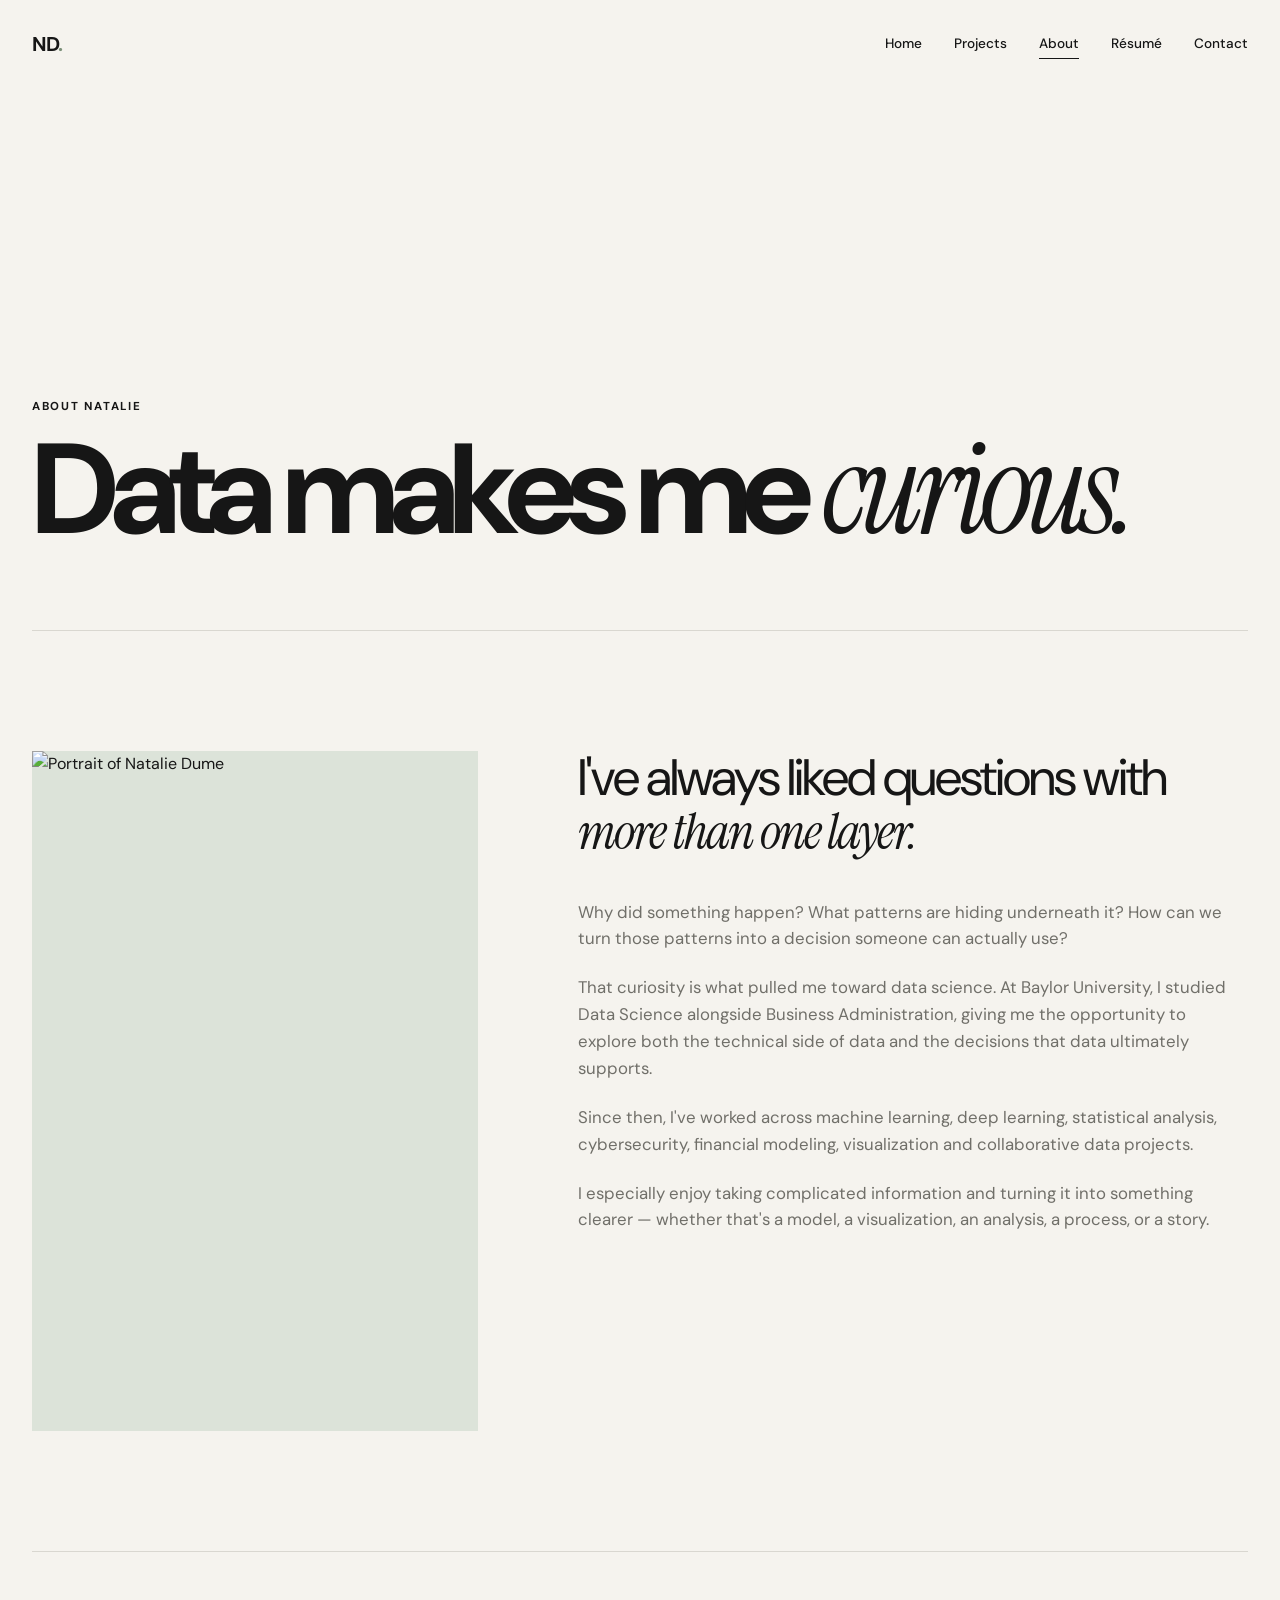
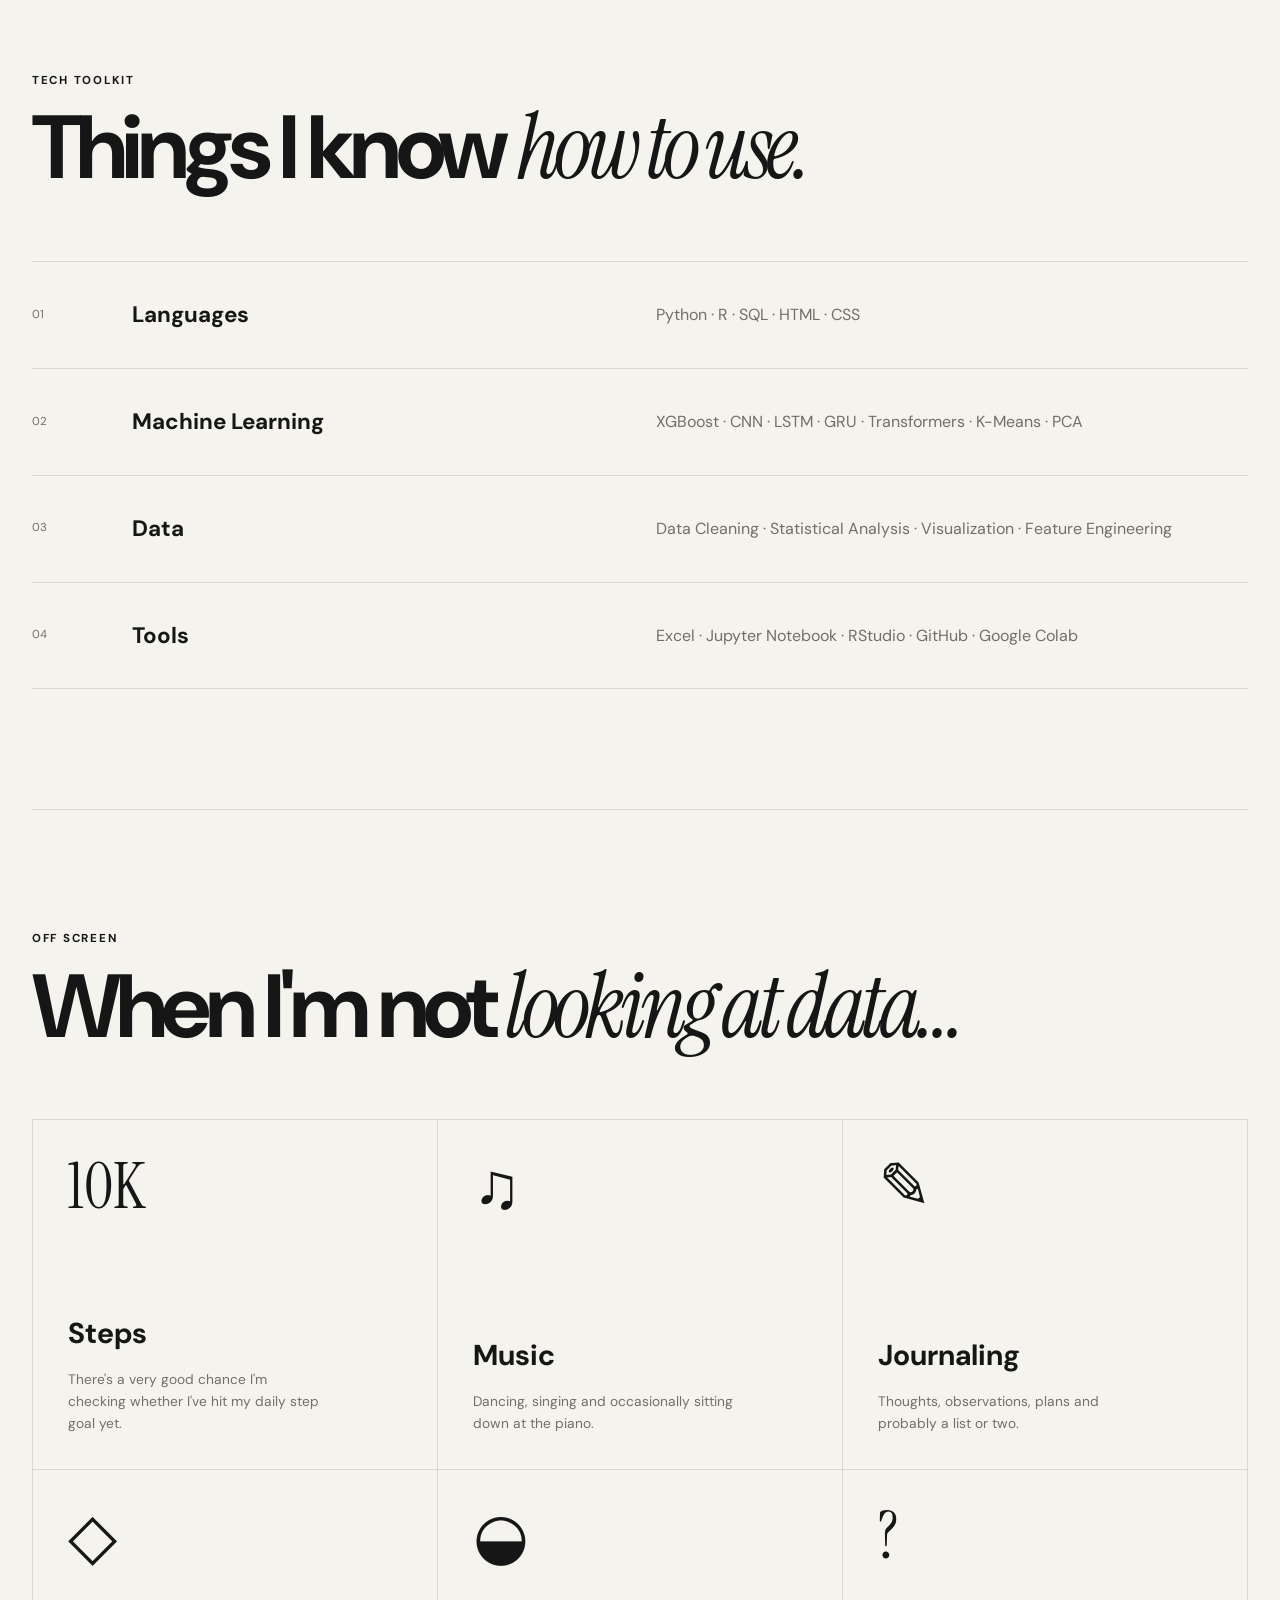
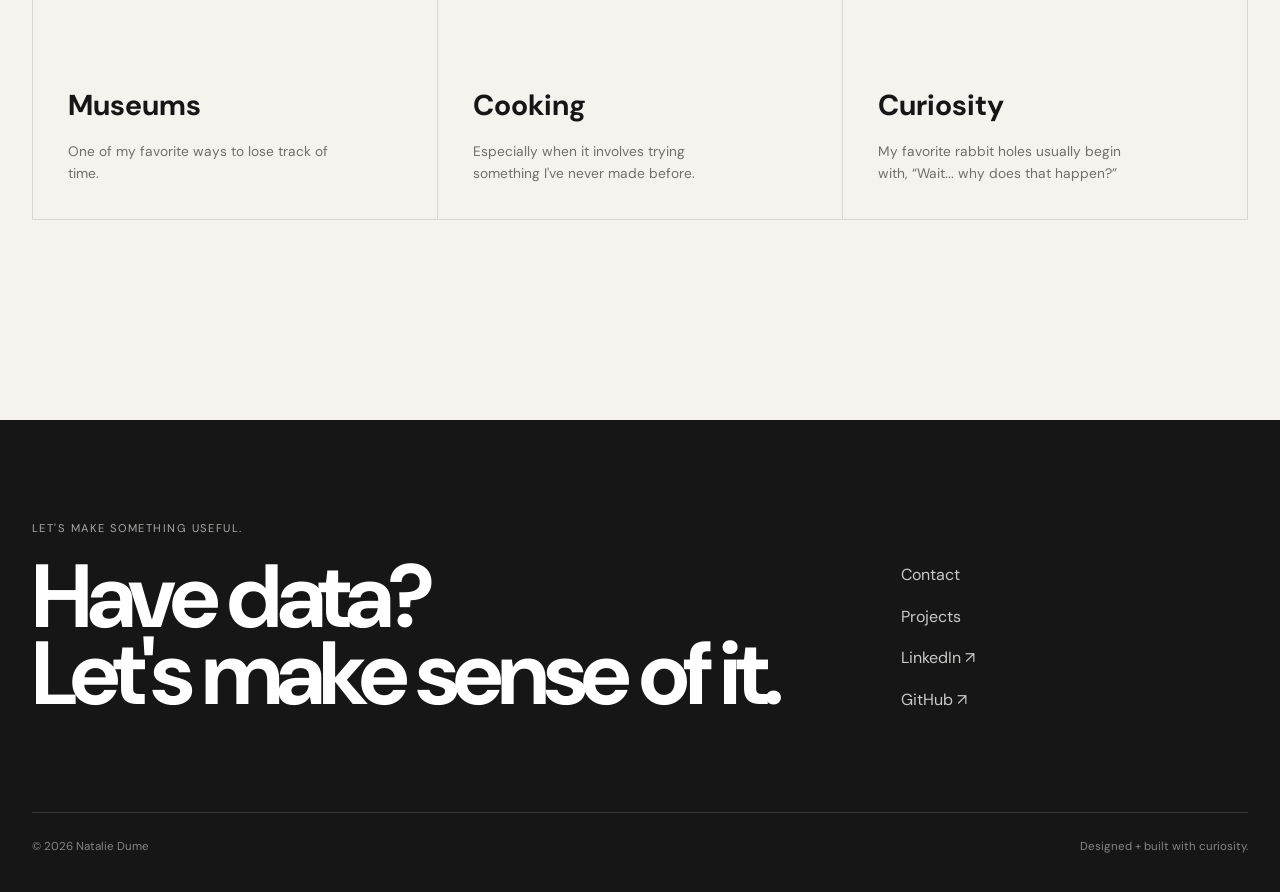
==== about.html @ fc9cfb9f "Add files via upload" ====
<!DOCTYPE html>
    <html lang="en">

    <head>
        <meta charset="UTF-8">

        <meta
            name="viewport"
            content="width=device-width, initial-scale=1.0"
        >

        <title>About | Natalie Dume</title>

        <meta
            name="description"
            content="Learn more about Natalie Dume, a data science graduate interested in analytics, AI and business."
        >

        <meta name="author" content="Natalie Dume">
        <meta name="robots" content="index, follow">
        <meta name="theme-color" content="#f5f3ee">
        <meta property="og:title" content="About | Natalie Dume">
        <meta property="og:description" content="Learn more about Natalie Dume, a data science graduate interested in analytics, AI and business.">
        <meta property="og:type" content="website">

        <link rel="preconnect" href="https://fonts.googleapis.com">
        <link rel="preconnect" href="https://fonts.gstatic.com" crossorigin>

        <link
            href="https://fonts.googleapis.com/css2?family=DM+Sans:wght@400;500;600;700&family=Instrument+Serif:ital@0;1&display=swap"
            rel="stylesheet"
        >

        <link rel="stylesheet" href="style.css">
    </head>

    <body>

        <a class="skip-link" href="#main-content">Skip to content</a>


    <header class="site-header">
        <div class="nav-container">
            <a href="index.html" class="logo" aria-label="Natalie Dume home">
                ND<span>.</span>
            </a>

            <button
                class="menu-button"
                id="menuButton"
                aria-label="Open navigation"
                aria-expanded="false"
            >
                <span></span>
                <span></span>
            </button>

            <nav class="nav-links" id="navLinks">

        <a href="index.html" class="nav-link ">
            Home
        </a>

        <a href="projects.html" class="nav-link ">
            Projects
        </a>

        <a href="about.html" class="nav-link active">
            About
        </a>

        <a href="resume.html" class="nav-link ">
            Résumé
        </a>

        <a href="contact.html" class="nav-link ">
            Contact
        </a>

            </nav>
        </div>
    </header>


        <main id="main-content">

<section class="page-hero about-page-hero">

    <div class="reveal">
        <p class="eyebrow">ABOUT NATALIE</p>

        <h1>
            Data makes me
            <span class="serif italic">curious.</span>
        </h1>
    </div>

</section>


<section class="about-story section">

    <div class="about-story-grid">

        <div class="portrait-photo reveal">
            <img
                src="IMG_5454.jpeg"
                alt="Portrait of Natalie Dume"
                class="natalie-portrait"
                loading="eager"
            >
        </div>


        <div class="about-copy reveal">

            <p class="large-copy">
                I've always liked questions with
                <span class="serif italic">more than one layer.</span>
            </p>

            <p>
                Why did something happen? What patterns are hiding
                underneath it? How can we turn those patterns into
                a decision someone can actually use?
            </p>

            <p>
                That curiosity is what pulled me toward data science.
                At Baylor University, I studied Data Science alongside
                Business Administration, giving me the opportunity to
                explore both the technical side of data and the
                decisions that data ultimately supports.
            </p>

            <p>
                Since then, I've worked across machine learning,
                deep learning, statistical analysis, cybersecurity,
                financial modeling, visualization and collaborative
                data projects.
            </p>

            <p>
                I especially enjoy taking complicated information
                and turning it into something clearer — whether
                that's a model, a visualization, an analysis,
                a process, or a story.
            </p>

        </div>

    </div>

</section>


<section class="skills-section section">

    <div class="section-heading reveal">

        <p class="eyebrow">TECH TOOLKIT</p>

        <h2>
            Things I know
            <span class="serif italic">how to use.</span>
        </h2>

    </div>


    <div class="skills-list">

        <div class="skill-row reveal">
            <span>01</span>
            <h3>Languages</h3>
            <p>Python · R · SQL · HTML · CSS</p>
        </div>

        <div class="skill-row reveal">
            <span>02</span>
            <h3>Machine Learning</h3>
            <p>
                XGBoost · CNN · LSTM · GRU ·
                Transformers · K-Means · PCA
            </p>
        </div>

        <div class="skill-row reveal">
            <span>03</span>
            <h3>Data</h3>
            <p>
                Data Cleaning · Statistical Analysis ·
                Visualization · Feature Engineering
            </p>
        </div>

        <div class="skill-row reveal">
            <span>04</span>
            <h3>Tools</h3>
            <p>
                Excel · Jupyter Notebook · RStudio ·
                GitHub · Google Colab
            </p>
        </div>

    </div>

</section>


<section class="offscreen-section section">

    <div class="section-heading reveal">

        <p class="eyebrow">OFF SCREEN</p>

        <h2>
            When I'm not
            <span class="serif italic">looking at data...</span>
        </h2>

    </div>


    <div class="interest-grid">

        <div class="interest-card reveal">
            <span class="interest-icon">10K</span>
            <h3>Steps</h3>
            <p>
                There's a very good chance I'm checking
                whether I've hit my daily step goal yet.
            </p>
        </div>

        <div class="interest-card reveal">
            <span class="interest-icon">♫</span>
            <h3>Music</h3>
            <p>
                Dancing, singing and occasionally sitting
                down at the piano.
            </p>
        </div>

        <div class="interest-card reveal">
            <span class="interest-icon">✎</span>
            <h3>Journaling</h3>
            <p>
                Thoughts, observations, plans and probably
                a list or two.
            </p>
        </div>

        <div class="interest-card reveal">
            <span class="interest-icon">◇</span>
            <h3>Museums</h3>
            <p>
                One of my favorite ways to lose track of time.
            </p>
        </div>

        <div class="interest-card reveal">
            <span class="interest-icon">◒</span>
            <h3>Cooking</h3>
            <p>
                Especially when it involves trying
                something I've never made before.
            </p>
        </div>

        <div class="interest-card reveal">
            <span class="interest-icon">?</span>
            <h3>Curiosity</h3>
            <p>
                My favorite rabbit holes usually begin
                with, “Wait... why does that happen?”
            </p>
        </div>

    </div>

</section>

        </main>


    <footer class="site-footer">
        <div class="footer-inner">

            <div>
                <p class="footer-eyebrow">LET'S MAKE SOMETHING USEFUL.</p>
                <h2>Have data?<br>Let's make sense of it.</h2>
            </div>

            <div class="footer-links">
                <a href="contact.html">Contact</a>
                <a href="projects.html">Projects</a>

                <!-- Replace # with your real LinkedIn -->
                <a href="https://www.linkedin.com/in/nataliedume" target="_blank" rel="noopener noreferrer">LinkedIn ↗</a>

                <!-- Replace # with your real GitHub -->
                <a href="https://github.com/nataliedume" target="_blank" rel="noopener noreferrer">GitHub ↗</a>
            </div>

        </div>

        <div class="footer-bottom">
            <p>© <span id="year"></span> Natalie Dume</p>
            <p>Designed + built with curiosity.</p>
        </div>
    </footer>


        <script src="script.js"></script>

    </body>
    </html>
---- style.css ----
/* ==========================================================
   NATALIE DUME — PORTFOLIO
   ========================================================== */


/* =======================
   VARIABLES
   ======================= */

:root {
    --bg: #f5f3ee;
    --bg-light: #fbfaf7;
    --text: #161616;
    --muted: #706f69;
    --border: #d9d7d0;

    --sage: #7a8f78;
    --sage-light: #dce3d9;
    --forest: #26352c;

    --lime: #d7ff5f;

    --white: #ffffff;
    --black: #111111;

    --serif: "Instrument Serif", Georgia, serif;
    --sans: "DM Sans", Arial, sans-serif;

    --max-width: 1440px;
}


/* =======================
   RESET
   ======================= */

* {
    box-sizing: border-box;
    margin: 0;
    padding: 0;
}

html {
    scroll-behavior: smooth;
}

body {
    font-family: var(--sans);
    background: var(--bg);
    color: var(--text);
    line-height: 1.6;
    overflow-x: hidden;
}

a {
    color: inherit;
    text-decoration: none;
}

button {
    font: inherit;
}

img {
    max-width: 100%;
}

::selection {
    background: var(--lime);
    color: var(--black);
}


/* =======================
   TYPOGRAPHY
   ======================= */

.serif {
    font-family: var(--serif);
    font-weight: 400;
}

.italic {
    font-style: italic;
}

.eyebrow {
    font-size: 0.72rem;
    font-weight: 700;
    letter-spacing: 0.15em;
    text-transform: uppercase;
}

.large-copy {
    font-size: clamp(2rem, 4vw, 4.5rem);
    line-height: 1.05;
    letter-spacing: -0.04em;
}


/* =======================
   NAVIGATION
   ======================= */

.site-header {
    position: fixed;
    top: 0;
    left: 0;
    right: 0;
    z-index: 1000;

    transition:
        background 0.3s ease,
        border-color 0.3s ease,
        backdrop-filter 0.3s ease;
}

.site-header.scrolled {
    background: rgba(245, 243, 238, 0.82);
    backdrop-filter: blur(18px);
    -webkit-backdrop-filter: blur(18px);
    border-bottom: 1px solid rgba(0, 0, 0, 0.07);
}

.nav-container {
    width: min(calc(100% - 64px), var(--max-width));
    margin: auto;
    height: 88px;

    display: flex;
    align-items: center;
    justify-content: space-between;
}

.logo {
    font-size: 1.25rem;
    font-weight: 700;
    letter-spacing: -0.04em;
}

.logo span {
    color: var(--sage);
}

.nav-links {
    display: flex;
    align-items: center;
    gap: 32px;
}

.nav-link {
    font-size: 0.85rem;
    font-weight: 500;

    position: relative;
}

.nav-link::after {
    content: "";
    position: absolute;

    left: 0;
    bottom: -4px;

    width: 100%;
    height: 1px;

    background: var(--text);

    transform: scaleX(0);
    transform-origin: right;

    transition: transform 0.25s ease;
}

.nav-link:hover::after,
.nav-link.active::after {
    transform: scaleX(1);
    transform-origin: left;
}

.menu-button {
    display: none;

    width: 40px;
    height: 40px;

    border: 0;
    background: transparent;

    cursor: pointer;
}

.menu-button span {
    display: block;
    width: 24px;
    height: 1px;
    background: var(--text);

    margin: 6px auto;

    transition: 0.3s;
}


/* =======================
   GENERIC LAYOUT
   ======================= */

.section {
    width: min(calc(100% - 64px), var(--max-width));
    margin: auto;
    padding: 120px 0;
}

.section-heading {
    margin-bottom: 72px;
}

.section-heading h2 {
    max-width: 950px;

    font-size: clamp(3.5rem, 7vw, 8rem);
    line-height: 0.9;
    letter-spacing: -0.06em;

    margin-top: 18px;
}


/* =======================
   BUTTONS / LINKS
   ======================= */

.button {
    min-height: 54px;
    padding: 0 24px;

    display: inline-flex;
    align-items: center;
    justify-content: center;
    gap: 20px;

    border-radius: 100px;

    font-size: 0.85rem;
    font-weight: 600;

    transition:
        transform 0.2s ease,
        background 0.2s ease,
        color 0.2s ease;
}

.button:hover {
    transform: translateY(-3px);
}

.button-dark {
    background: var(--text);
    color: var(--white);
}

.button-dark:hover {
    background: var(--forest);
}

.button-outline {
    border: 1px solid var(--text);
}

.button-outline:hover {
    background: var(--text);
    color: white;
}

.text-link,
.arrow-link {
    display: inline-flex;
    align-items: center;
    gap: 12px;

    font-size: 0.88rem;
    font-weight: 600;
}

.text-link span,
.arrow-link span {
    transition: transform 0.2s ease;
}

.text-link:hover span,
.arrow-link:hover span {
    transform: translate(4px, -2px);
}


/* =======================
   HERO
   ======================= */

.hero {
    min-height: 100svh;
    position: relative;

    display: flex;
    flex-direction: column;
    justify-content: center;

    padding:
        150px max(32px, calc((100vw - var(--max-width)) / 2))
        50px;

    overflow: hidden;
}

.hero-content,
.hero-footer {
    position: relative;
    z-index: 2;
}

.hero-eyebrow {
    margin-bottom: 22px;
}

.hero h1 {
    font-size: clamp(4.8rem, 12vw, 12.5rem);
    line-height: 0.76;
    letter-spacing: -0.075em;
    font-weight: 600;
}

.hero h2 {
    max-width: 1200px;

    font-size: clamp(2.3rem, 5.7vw, 6.2rem);
    line-height: 0.95;
    letter-spacing: -0.055em;
    font-weight: 500;

    margin-top: 38px;
}

.hero-bottom {
    margin-top: 64px;

    display: grid;
    grid-template-columns: 1fr 1fr;
    gap: 60px;
}

.hero-description {
    max-width: 520px;

    font-size: clamp(1rem, 1.3vw, 1.25rem);
    color: var(--muted);
}

.hero-actions {
    display: flex;
    align-items: center;
    justify-content: flex-end;
    gap: 30px;
}

.hero-footer {
    margin-top: auto;
    padding-top: 80px;

    display: flex;
    justify-content: space-between;
    align-items: flex-end;

    font-size: 0.78rem;
}

.availability {
    display: flex;
    align-items: center;
    gap: 10px;
}

.status-dot {
    width: 8px;
    height: 8px;

    background: #4fa05b;
    border-radius: 50%;

    box-shadow: 0 0 0 5px rgba(79,160,91,.12);
}

.scroll-link {
    color: var(--muted);
}


/* decorative hero blobs */

.hero-orb {
    position: absolute;
    border-radius: 50%;
    filter: blur(5px);
    pointer-events: none;
}

.hero-orb-one {
    width: 480px;
    height: 480px;

    right: -120px;
    top: 10%;

    background:
        radial-gradient(
            circle at 40% 40%,
            var(--lime),
            var(--sage-light) 50%,
            transparent 73%
        );

    opacity: 0.42;

    animation: floatOrb 10s ease-in-out infinite;
}

.hero-orb-two {
    width: 310px;
    height: 310px;

    left: -110px;
    bottom: 5%;

    background:
        radial-gradient(
            circle,
            #e8cbb7,
            transparent 70%
        );

    opacity: 0.35;

    animation: floatOrb 12s ease-in-out infinite reverse;
}

@keyframes floatOrb {

    0%,
    100% {
        transform: translateY(0) scale(1);
    }

    50% {
        transform: translateY(-40px) scale(1.05);
    }
}


/* =======================
   MARQUEE
   ======================= */

.marquee-section {
    border-top: 1px solid var(--border);
    border-bottom: 1px solid var(--border);

    overflow: hidden;

    padding: 22px 0;
}

.marquee {
    overflow: hidden;
}

.marquee-track {
    width: max-content;

    display: flex;
    gap: 35px;

    font-size: 0.82rem;
    font-weight: 600;
    letter-spacing: 0.08em;

    animation: marquee 26s linear infinite;
}

@keyframes marquee {
    to {
        transform: translateX(-50%);
    }
}


/* =======================
   FEATURED PROJECTS
   ======================= */

.featured-project {
    display: grid;
    grid-template-columns: 0.85fr 1.15fr;
    gap: 40px;

    border-top: 1px solid var(--border);

    padding: 70px 0 110px;
}

.featured-project.reverse {
    grid-template-columns: 0.85fr 1.15fr;
}

.featured-project-copy {
    display: grid;
    grid-template-columns: 60px 1fr;
    gap: 20px;

    padding-right: 20px;
}

.project-number,
.case-number {
    color: var(--muted);
    font-size: 0.8rem;
}

.project-type {
    font-size: 0.7rem;
    letter-spacing: 0.13em;
    font-weight: 700;

    margin-bottom: 15px;
}

.featured-project-copy h3 {
    font-size: clamp(2.7rem, 5vw, 5.8rem);
    line-height: 0.9;
    letter-spacing: -0.06em;

    margin-bottom: 26px;
}

.featured-project-copy p {
    max-width: 480px;
    color: var(--muted);
}

.tags {
    display: flex;
    flex-wrap: wrap;
    gap: 8px;

    margin: 28px 0;
}

.tags span {
    padding: 8px 12px;

    border: 1px solid var(--border);
    border-radius: 100px;

    font-size: 0.7rem;
    font-weight: 600;
}

.project-visual {
    min-height: 570px;
    border-radius: 4px;

    position: relative;

    overflow: hidden;

    transition: transform 0.45s cubic-bezier(.2,.7,.2,1);
}

.project-visual:hover {
    transform: scale(0.985);
}


/* Farmers market */

.farmers-visual {
    background:
        linear-gradient(
            135deg,
            #496850,
            #90a77f
        );

    padding: 40px;

    display: flex;
    align-items: center;
    justify-content: center;
}

.visual-label {
    position: absolute;

    top: 25px;
    left: 28px;

    color: white;

    font-size: 0.65rem;
    font-weight: 700;
    letter-spacing: 0.15em;
}

.chart-card {
    width: 78%;
    height: 63%;

    padding: 28px;

    background: rgba(255,255,255,.94);

    box-shadow: 0 25px 60px rgba(0,0,0,.18);

    transform: rotate(-4deg);
}

.chart-top {
    display: flex;
    justify-content: space-between;

    font-size: 0.68rem;

    margin-bottom: 40px;
}

.bar-chart {
    height: 200px;

    display: flex;
    align-items: flex-end;
    gap: 10px;

    border-bottom: 1px solid #aaa;
}

.bar-chart span {
    flex: 1;
    background: var(--forest);
}

.floating-stat {
    position: absolute;

    right: 28px;
    bottom: 30px;

    background: var(--lime);

    padding: 22px 26px;

    display: flex;
    flex-direction: column;
}

.floating-stat strong {
    font-family: var(--serif);
    font-size: 3.5rem;
    line-height: 0.8;
}

.floating-stat span {
    font-size: 0.7rem;
    margin-top: 8px;
}


/* cybersecurity */

.cyber-visual {
    background: #111511;

    display: flex;
    align-items: center;
    justify-content: center;
}

.terminal {
    width: 72%;

    background: #171d18;
    color: #d3f7c7;

    border: 1px solid #314334;

    position: relative;
    z-index: 2;

    box-shadow: 0 30px 70px rgba(0,0,0,.35);
}

.terminal-header {
    height: 36px;

    display: flex;
    align-items: center;
    gap: 7px;

    padding: 0 14px;

    border-bottom: 1px solid #314334;
}

.terminal-header span {
    width: 8px;
    height: 8px;

    border-radius: 50%;
    background: #657067;
}

.terminal-body {
    padding: 35px;

    font-family: monospace;
    font-size: 0.85rem;
}

.terminal-body p {
    margin-bottom: 18px;
}

.terminal-muted {
    color: #6d806e;
}

.terminal-value {
    float: right;
}

.terminal-success {
    color: var(--lime);
}

.network-grid {
    position: absolute;
    inset: 0;

    opacity: 0.18;

    background-image:
        linear-gradient(#809182 1px, transparent 1px),
        linear-gradient(90deg, #809182 1px, transparent 1px);

    background-size: 40px 40px;
}


/* Finance */

.finance-visual {
    background: #ddd6c8;
    padding: 45px;

    display: flex;
    flex-direction: column;
}

.finance-header {
    display: flex;
    justify-content: space-between;

    font-size: 0.72rem;
    font-weight: 700;
    letter-spacing: .1em;
}

.line-chart {
    width: 100%;
    flex: 1;

    overflow: visible;
}

.line-chart polyline {
    fill: none;
    stroke: var(--forest);
    stroke-width: 4;

    vector-effect: non-scaling-stroke;
}

.model-chips {
    display: flex;
    gap: 8px;
}

.model-chips span {
    padding: 8px 12px;

    border: 1px solid #716e67;

    font-size: .7rem;
}

.big-stat {
    display: flex;
    align-items: flex-end;
    gap: 14px;

    margin-top: 30px;
}

.big-stat strong {
    font-family: var(--serif);
    font-size: 4rem;
    line-height: .85;
}

.big-stat span {
    font-size: .65rem;
    font-weight: 700;
    letter-spacing: .12em;
}


/* =======================
   HOME ABOUT
   ======================= */

.home-about {
    border-top: 1px solid var(--border);
}

.home-about-grid {
    display: grid;
    grid-template-columns: .6fr 1.4fr;
    gap: 70px;
}

.home-about-description {
    max-width: 680px;

    color: var(--muted);

    margin: 40px 0 30px;
}


/* =======================
   NUMBERS
   ======================= */

.numbers-section {
    border-top: 1px solid var(--border);
}

.numbers-grid {
    display: grid;
    grid-template-columns: repeat(4, 1fr);

    margin-top: 60px;
}

.number-item {
    padding: 30px;

    border-left: 1px solid var(--border);
}

.number-item:first-child {
    border-left: 0;
}

.number-item strong {
    display: block;

    font-family: var(--serif);
    font-size: clamp(4rem, 7vw, 7rem);
    font-weight: 400;
    line-height: .8;

    margin-bottom: 25px;
}

.number-item p {
    max-width: 170px;

    color: var(--muted);

    font-size: .82rem;
}


/* =======================
   PAGE HERO
   ======================= */

.page-hero {
    width: min(calc(100% - 64px), var(--max-width));
    margin: auto;

    min-height: 70vh;

    display: flex;
    align-items: flex-end;

    padding: 180px 0 90px;
}

.page-hero h1 {
    max-width: 1200px;

    font-size: clamp(5rem, 10vw, 11rem);
    line-height: .79;
    letter-spacing: -.07em;

    margin-top: 22px;
}

.page-intro {
    max-width: 650px;

    margin-top: 48px;

    color: var(--muted);

    font-size: 1.15rem;
}


/* =======================
   PROJECT ARCHIVE
   ======================= */

.project-list {
    padding-top: 0;
}

.case-study {
    display: grid;
    grid-template-columns: 70px 1fr;
    gap: 24px;

    border-top: 1px solid var(--border);

    padding: 80px 0 140px;
}

.case-heading {
    display: flex;
    justify-content: space-between;
    gap: 30px;

    margin-bottom: 55px;
}

.case-heading h2 {
    font-size: clamp(3.2rem, 6vw, 7rem);
    line-height: .88;
    letter-spacing: -.06em;
}

.case-year {
    color: var(--muted);

    font-size: .8rem;
}

.case-visual {
    min-height: 600px;

    margin-bottom: 60px;

    overflow: hidden;

    position: relative;
}

.case-info {
    display: grid;
    grid-template-columns: 1fr 1fr;
    gap: 60px;

    margin-bottom: 24px;
}

.case-info h3 {
    font-size: .8rem;
    text-transform: uppercase;
    letter-spacing: .1em;

    margin-bottom: 14px;
}

.case-info p {
    max-width: 530px;
    color: var(--muted);
}


/* Farmers case */

.farmers-case {
    background: #738f70;

    display: grid;
    place-items: center;

    padding: 55px;
}

.dashboard {
    width: 85%;
    background: #f8f5e9;

    padding: 30px;

    box-shadow: 0 30px 70px rgba(0,0,0,.15);
}

.dashboard-nav {
    display: flex;
    justify-content: space-between;

    padding-bottom: 20px;
    border-bottom: 1px solid #bdb8aa;

    font-size: .7rem;
    font-weight: 700;
}

.dashboard-grid {
    display: grid;
    grid-template-columns: repeat(3, 1fr);
    gap: 15px;

    margin-top: 25px;
}

.dashboard-stat {
    border: 1px solid #c8c2b3;

    padding: 20px;
}

.dashboard-stat small {
    display: block;

    color: #7c786f;

    font-size: .6rem;
}

.dashboard-stat strong {
    display: block;
    margin-top: 4px;
}

.dashboard-chart {
    height: 270px;

    display: flex;
    align-items: flex-end;
    gap: 13px;

    margin-top: 35px;

    border-bottom: 1px solid #8f8b82;
}

.dashboard-chart span {
    flex: 1;

    background: var(--forest);
}


/* Cyber case */

.cyber-case {
    background: #101510;
    color: #d2f9ce;

    display: grid;
    grid-template-columns: 1fr 1fr;
    align-items: center;

    padding: 70px;
}

.cyber-score small {
    display: block;

    font-family: monospace;
    color: #6a816c;
}

.cyber-score strong {
    font-family: var(--serif);
    font-weight: 400;
    font-size: clamp(7rem, 13vw, 14rem);
    line-height: .8;
}

.packet-list {
    border-top: 1px solid #364338;
}

.packet-list p {
    display: flex;
    justify-content: space-between;

    padding: 18px 0;

    border-bottom: 1px solid #364338;

    font-family: monospace;
    font-size: .8rem;
}

.packet-list span {
    color: #88c28d;
}

.packet-list .attack {
    color: #ffc477;
}


/* Financial case */

.finance-case {
    background: #dad4c7;

    padding: 50px;

    display: flex;
    flex-direction: column;
}

.ticker {
    display: flex;
    justify-content: space-between;

    font-size: 1rem;
    font-weight: 700;
}

.ticker span {
    font-size: .65rem;
    letter-spacing: .12em;
}


/* Cluster */

.cluster-case {
    background: #e8e7e1;
}

.cluster {
    position: absolute;

    border-radius: 50%;

    filter: blur(1px);
}

.cluster-a {
    width: 340px;
    height: 300px;

    background:
        radial-gradient(
            circle at 40% 40%,
            #79937a,
            transparent 70%
        );

    left: 15%;
    top: 18%;
}

.cluster-b {
    width: 300px;
    height: 270px;

    background:
        radial-gradient(
            circle at 40% 40%,
            #c9a794,
            transparent 70%
        );

    right: 18%;
    top: 20%;
}

.cluster-c {
    width: 330px;
    height: 260px;

    background:
        radial-gradient(
            circle at 40% 40%,
            #d3df88,
            transparent 70%
        );

    left: 38%;
    bottom: 3%;
}

.cluster-label {
    position: absolute;

    padding: 8px 12px;

    background: var(--text);
    color: white;

    font-size: .68rem;
}

.label-a {
    left: 20%;
    top: 30%;
}

.label-b {
    right: 23%;
    top: 30%;
}

.label-c {
    left: 49%;
    bottom: 23%;
}


/* CNN */

.cnn-case {
    background: #1c211c;

    display: grid;
    place-items: center;
}

.pixel-grid {
    width: 70%;

    display: grid;
    grid-template-columns: repeat(4, 1fr);

    border-left: 1px solid #687068;
    border-top: 1px solid #687068;
}

.pixel-grid span {
    aspect-ratio: 1;

    display: grid;
    place-items: center;

    color: var(--lime);

    border-right: 1px solid #687068;
    border-bottom: 1px solid #687068;

    font-family: var(--serif);
    font-size: clamp(2rem, 5vw, 5rem);
}


/* =======================
   ABOUT
   ======================= */

.about-story {
    border-top: 1px solid var(--border);
}

.about-story-grid {
    display: grid;
    grid-template-columns: .8fr 1.2fr;
    gap: 100px;
}

.portrait-placeholder {
    min-height: 720px;

    background:
        linear-gradient(
            145deg,
            #b8c8b0,
            #677a66
        );

    padding: 30px;
}

.portrait-inner {
    height: 100%;

    border: 1px solid rgba(255,255,255,.5);

    display: flex;
    flex-direction: column;
    justify-content: space-between;

    padding: 30px;

    color: white;
}

.portrait-inner span {
    font-family: var(--serif);
    font-size: 11rem;
    line-height: .8;
}

.portrait-inner p {
    font-size: .75rem;
    opacity: .8;
}

.about-copy .large-copy {
    margin-bottom: 40px;
}

.about-copy > p:not(.large-copy) {
    max-width: 680px;

    font-size: 1.05rem;
    color: var(--muted);

    margin-bottom: 22px;
}


/* =======================
   SKILLS
   ======================= */

.skills-section {
    border-top: 1px solid var(--border);
}

.skills-list {
    border-top: 1px solid var(--border);
}

.skill-row {
    display: grid;
    grid-template-columns: 70px 1fr 1.2fr;
    gap: 30px;

    padding: 35px 0;

    border-bottom: 1px solid var(--border);

    align-items: center;
}

.skill-row > span {
    color: var(--muted);
    font-size: .72rem;
}

.skill-row h3 {
    font-size: 1.4rem;
}

.skill-row p {
    color: var(--muted);
}


/* =======================
   INTERESTS
   ======================= */

.offscreen-section {
    border-top: 1px solid var(--border);
}

.interest-grid {
    display: grid;
    grid-template-columns: repeat(3, 1fr);

    border-top: 1px solid var(--border);
    border-left: 1px solid var(--border);
}

.interest-card {
    min-height: 350px;

    padding: 35px;

    border-right: 1px solid var(--border);
    border-bottom: 1px solid var(--border);

    display: flex;
    flex-direction: column;

    transition:
        background .25s,
        transform .25s;
}

.interest-card:hover {
    background: var(--lime);
    transform: translateY(-5px);
}

.interest-icon {
    font-family: var(--serif);
    font-size: 4rem;
    line-height: 1;
}

.interest-card h3 {
    font-size: 1.8rem;

    margin-top: auto;
    margin-bottom: 12px;
}

.interest-card p {
    color: var(--muted);

    font-size: .86rem;
    max-width: 260px;
}


/* =======================
   RESUME
   ======================= */

.resume-hero-grid {
    width: 100%;

    display: grid;
    grid-template-columns: 1.3fr .7fr;
    align-items: flex-end;
    gap: 60px;
}

.resume-download {
    display: flex;
    flex-direction: column;
    align-items: flex-start;
    gap: 20px;

    padding-bottom: 10px;
}

.resume-download p {
    color: var(--muted);
}

.resume-section {
    padding-top: 10px;
}

.resume-category {
    display: grid;
    grid-template-columns: .3fr 1.7fr;
    gap: 50px;

    padding: 70px 0;

    border-top: 1px solid var(--border);
}

.resume-category-title p {
    font-size: .7rem;
    font-weight: 700;
    letter-spacing: .14em;
}

.resume-item {
    display: grid;
    grid-template-columns: .35fr 1fr;
    gap: 50px;

    padding: 0 0 55px;

    margin-bottom: 55px;

    border-bottom: 1px solid var(--border);
}

.resume-item:last-child {
    margin-bottom: 0;
}

.resume-date {
    color: var(--muted);

    font-size: .72rem;
    font-weight: 600;
    letter-spacing: .06em;
}

.resume-position h2 {
    font-size: clamp(1.8rem, 3vw, 3.1rem);
    line-height: 1;
    letter-spacing: -.04em;

    margin-bottom: 8px;
}

.resume-role {
    font-size: .9rem;
    font-weight: 600;

    margin-bottom: 15px;
}

.resume-position > p:last-child {
    max-width: 650px;

    color: var(--muted);
}


/* =======================
   CONTACT
   ======================= */

.contact-hero {
    width: min(calc(100% - 64px), var(--max-width));
    margin: auto;

    min-height: 78vh;

    display: flex;
    align-items: flex-end;

    padding: 180px 0 90px;
}

.contact-hero h1 {
    max-width: 1100px;

    font-size: clamp(5rem, 10vw, 11rem);
    line-height: .8;
    letter-spacing: -.07em;

    margin: 25px 0 45px;
}

.contact-hero p:last-child {
    max-width: 600px;
    color: var(--muted);
}

.contact-section {
    border-top: 1px solid var(--border);
}

.contact-grid {
    border-top: 1px solid var(--border);
}

.contact-row {
    display: grid;
    grid-template-columns: .4fr 1.6fr 50px;
    gap: 30px;

    align-items: center;

    padding: 35px 0;

    border-bottom: 1px solid var(--border);
}

.contact-row span {
    font-size: .7rem;
    letter-spacing: .12em;
    font-weight: 700;
}

.contact-row strong {
    font-family: var(--serif);
    font-weight: 400;
    font-size: clamp(2rem, 4vw, 4.5rem);
}

.contact-row i {
    font-style: normal;
    font-size: 1.5rem;

    transition: transform .2s;
}

.contact-row:hover i {
    transform: translate(5px, -5px);
}

.currently-section {
    border-top: 1px solid var(--border);
}

.currently-list {
    margin-top: 50px;

    display: flex;
    flex-wrap: wrap;
    gap: 25px;

    align-items: center;
}

.currently-list p {
    font-family: var(--serif);
    font-size: clamp(2rem, 4vw, 4.5rem);
}

.currently-list span {
    color: var(--sage);
}


/* =======================
   FOOTER
   ======================= */

.site-footer {
    background: var(--text);
    color: white;

    padding:
        100px max(32px, calc((100vw - var(--max-width)) / 2))
        35px;

    margin-top: 80px;
}

.footer-inner {
    display: grid;
    grid-template-columns: 1.4fr .6fr;
    gap: 60px;
}

.footer-eyebrow {
    font-size: .7rem;
    letter-spacing: .13em;

    color: #a9aaa5;
}

.footer-inner h2 {
    font-size: clamp(3.5rem, 7vw, 8rem);
    line-height: .86;
    letter-spacing: -.06em;

    margin-top: 20px;
}

.footer-links {
    display: flex;
    flex-direction: column;
    align-items: flex-start;
    gap: 16px;

    justify-content: flex-end;
}

.footer-links a {
    color: #cacac8;
}

.footer-links a:hover {
    color: var(--lime);
}

.footer-bottom {
    margin-top: 100px;
    padding-top: 25px;

    border-top: 1px solid #393939;

    display: flex;
    justify-content: space-between;

    color: #858585;

    font-size: .72rem;
}


/* =======================
   REVEAL ANIMATIONS
   ======================= */

.reveal {
    opacity: 0;

    transform: translateY(35px);

    transition:
        opacity .8s cubic-bezier(.2,.7,.2,1),
        transform .8s cubic-bezier(.2,.7,.2,1);
}

.reveal.visible {
    opacity: 1;
    transform: translateY(0);
}



/* =======================
   ACCESSIBILITY + PORTRAIT
   ======================= */

.skip-link {
    position: fixed;
    left: 16px;
    top: -80px;
    z-index: 2000;
    padding: 10px 14px;
    background: var(--text);
    color: var(--white);
    border-radius: 999px;
    transition: top 0.2s ease;
}

.skip-link:focus {
    top: 16px;
}

.portrait-photo {
    min-height: 680px;
    position: relative;
    overflow: hidden;
    background: var(--sage-light);
}

.portrait-photo img {
    width: 100%;
    height: 100%;
    min-height: 680px;
    object-fit: cover;
    object-position: center;
    display: block;
    transition: transform 0.6s ease;
}

.portrait-photo:hover img {
    transform: scale(1.02);
}

.portrait-fallback {
    position: absolute;
    inset: 0;
    display: none;
    place-items: center;
    align-content: center;
    gap: 8px;
    color: var(--forest);
}

.portrait-fallback span {
    font-family: var(--serif);
    font-size: clamp(5rem, 12vw, 10rem);
    line-height: 1;
}

.portrait-fallback p {
    font-size: 0.72rem;
    letter-spacing: 0.15em;
    text-transform: uppercase;
}

.portrait-photo.portrait-missing .portrait-fallback {
    display: grid;
}

@media (max-width: 900px) {
    .portrait-photo,
    .portrait-photo img {
        min-height: 560px;
    }
}

@media (max-width: 600px) {
    .portrait-photo,
    .portrait-photo img {
        min-height: 460px;
    }
}

/* =======================
   RESPONSIVE
   ======================= */

@media (max-width: 900px) {

    .nav-container {
        width: calc(100% - 36px);
    }

    .menu-button {
        display: block;
    }

    .nav-links {
        position: fixed;

        top: 0;
        right: -100%;

        width: min(85vw, 420px);
        height: 100vh;

        background: var(--bg);

        padding: 120px 40px 40px;

        flex-direction: column;
        align-items: flex-start;
        gap: 25px;

        transition: right .35s ease;

        z-index: -1;

        border-left: 1px solid var(--border);
    }

    .nav-links.open {
        right: 0;
    }

    .nav-link {
        font-size: 2rem;
    }

    .section,
    .page-hero,
    .contact-hero {
        width: calc(100% - 36px);
    }

    .hero {
        padding-left: 18px;
        padding-right: 18px;
    }

    .hero-bottom {
        grid-template-columns: 1fr;
    }

    .hero-actions {
        justify-content: flex-start;
        flex-wrap: wrap;
    }

    .featured-project,
    .featured-project.reverse {
        grid-template-columns: 1fr;
    }

    .featured-project-copy {
        grid-template-columns: 35px 1fr;
    }

    .project-visual {
        min-height: 500px;
    }

    .home-about-grid {
        grid-template-columns: 1fr;
    }

    .numbers-grid {
        grid-template-columns: 1fr 1fr;
    }

    .number-item:nth-child(3) {
        border-left: 0;
        border-top: 1px solid var(--border);
    }

    .number-item:nth-child(4) {
        border-top: 1px solid var(--border);
    }

    .case-study {
        grid-template-columns: 35px 1fr;
    }

    .case-info {
        grid-template-columns: 1fr;
    }

    .case-visual {
        min-height: 500px;
    }

    .cyber-case {
        grid-template-columns: 1fr;

        gap: 50px;
    }

    .about-story-grid {
        grid-template-columns: 1fr;
    }

    .portrait-placeholder {
        min-height: 600px;
    }

    .skill-row {
        grid-template-columns: 35px 1fr;
    }

    .skill-row p {
        grid-column: 2;
    }

    .interest-grid {
        grid-template-columns: 1fr 1fr;
    }

    .resume-hero-grid {
        grid-template-columns: 1fr;
    }

    .resume-category {
        grid-template-columns: 1fr;
    }

    .contact-row {
        grid-template-columns: 1fr 30px;
    }

    .contact-row span {
        grid-column: 1 / -1;
    }

    .footer-inner {
        grid-template-columns: 1fr;
    }

}


@media (max-width: 600px) {

    .section {
        padding: 85px 0;
    }

    .hero {
        padding-top: 130px;
    }

    .hero h1 {
        font-size: clamp(4.2rem, 23vw, 7rem);
    }

    .hero h2 {
        font-size: clamp(2.2rem, 11vw, 4rem);
    }

    .hero-footer {
        flex-direction: column;
        align-items: flex-start;
        gap: 18px;
    }

    .section-heading {
        margin-bottom: 50px;
    }

    .section-heading h2 {
        font-size: clamp(3.2rem, 18vw, 5rem);
    }

    .featured-project-copy {
        grid-template-columns: 1fr;
    }

    .project-visual {
        min-height: 390px;
    }

    .chart-card {
        width: 90%;
    }

    .terminal {
        width: 88%;
    }

    .terminal-body {
        padding: 22px;
        font-size: .72rem;
    }

    .numbers-grid {
        grid-template-columns: 1fr;
    }

    .number-item {
        border-left: 0;
        border-top: 1px solid var(--border);
    }

    .page-hero {
        min-height: 60vh;
    }

    .page-hero h1,
    .contact-hero h1 {
        font-size: clamp(4rem, 20vw, 7rem);
    }

    .case-study {
        grid-template-columns: 1fr;
    }

    .case-heading {
        flex-direction: column;
    }

    .case-visual {
        min-height: 380px;
    }

    .farmers-case,
    .cyber-case,
    .finance-case {
        padding: 25px;
    }

    .dashboard {
        width: 100%;
    }

    .dashboard-grid {
        grid-template-columns: 1fr;
    }

    .dashboard-chart {
        height: 140px;
    }

    .cyber-score strong {
        font-size: 7rem;
    }

    .pixel-grid {
        width: 88%;
    }

    .portrait-placeholder {
        min-height: 480px;
    }

    .portrait-inner span {
        font-size: 7rem;
    }

    .interest-grid {
        grid-template-columns: 1fr;
    }

    .resume-item {
        grid-template-columns: 1fr;
        gap: 15px;
    }

    .contact-row strong {
        font-size: 2rem;
    }

    .footer-bottom {
        flex-direction: column;
        gap: 8px;
    }

}
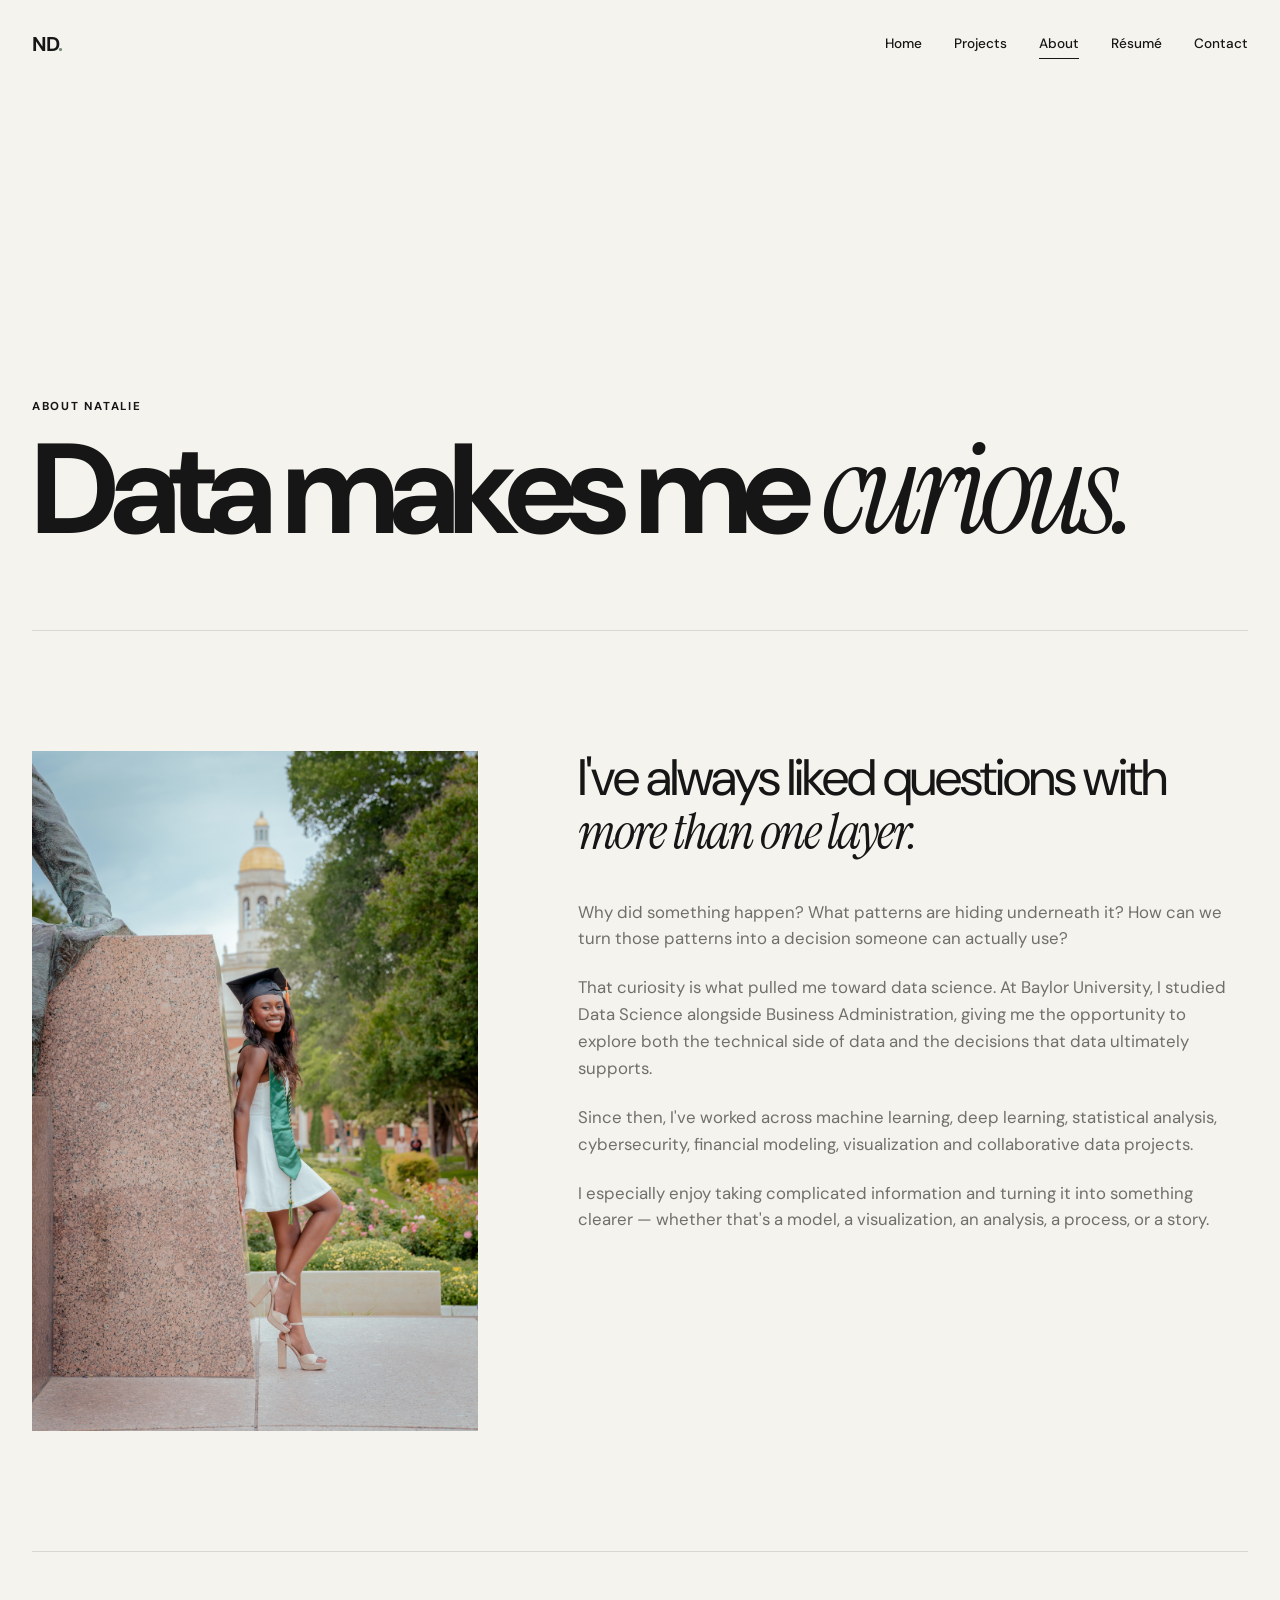
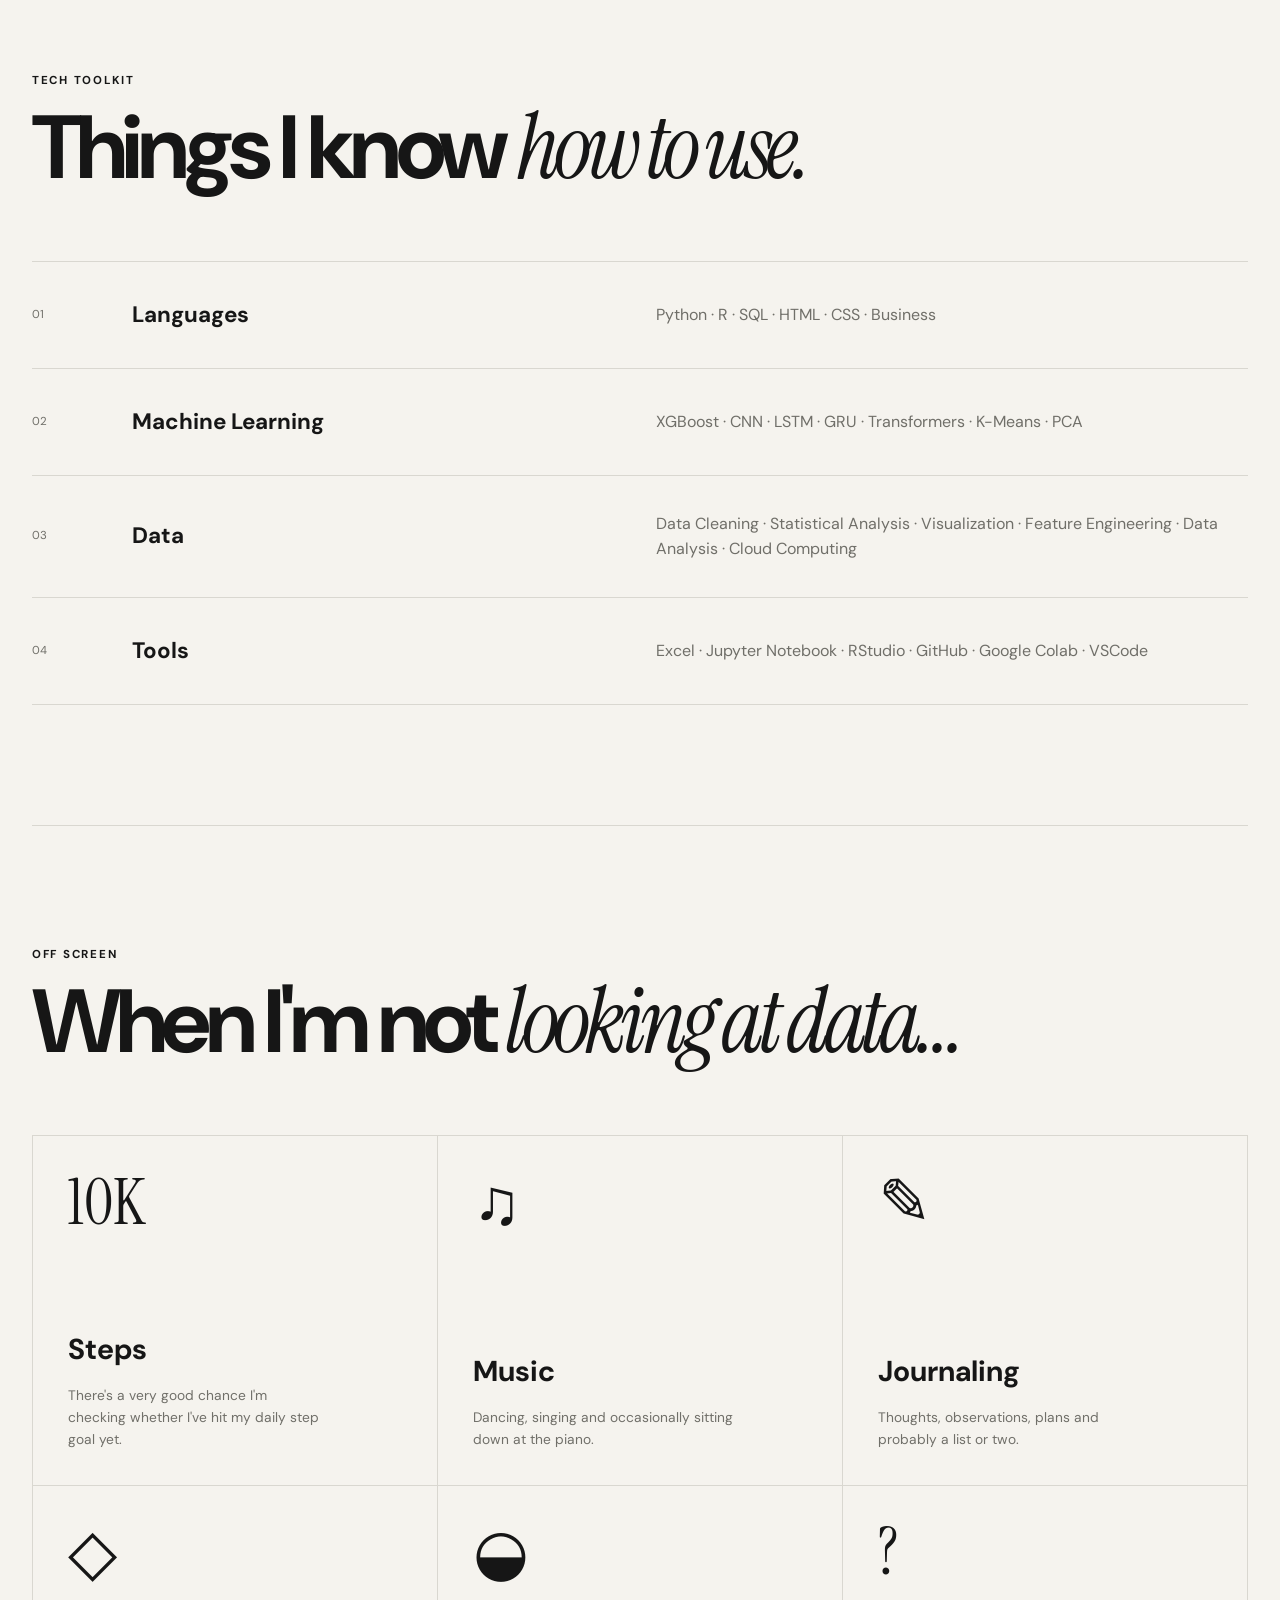
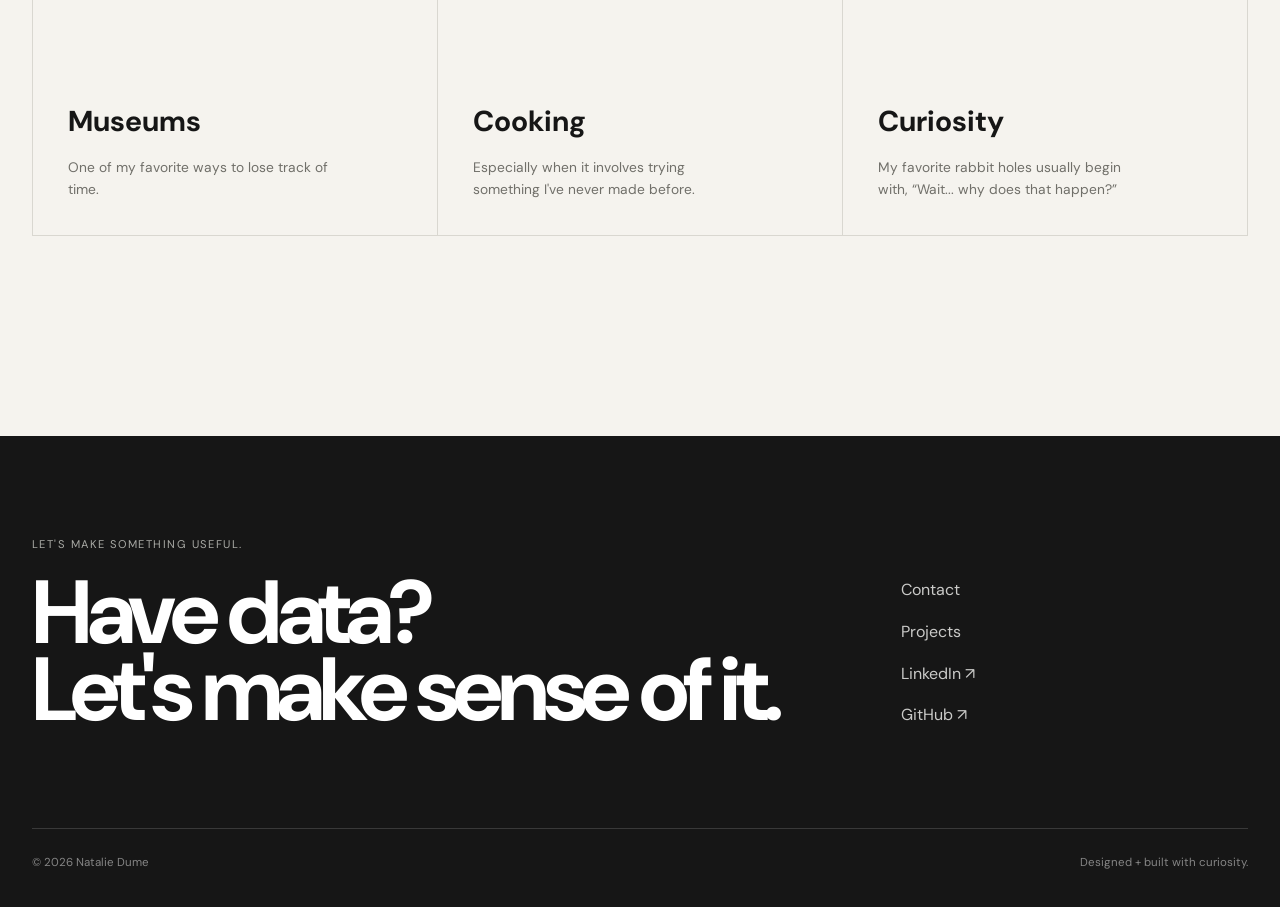
==== commit 42433ef0: "Update about.html" ====
--- a/about.html
+++ b/about.html
@@ -104,7 +104,7 @@
 
         <div class="portrait-photo reveal">
             <img
-                src="IMG_5454.jpeg"
+                src="natalie.jpeg"
                 alt="Portrait of Natalie Dume"
                 class="natalie-portrait"
                 loading="eager"
@@ -173,7 +173,7 @@
         <div class="skill-row reveal">
             <span>01</span>
             <h3>Languages</h3>
-            <p>Python · R · SQL · HTML · CSS</p>
+            <p>Python · R · SQL · HTML · CSS · Business </p>
         </div>
 
         <div class="skill-row reveal">
@@ -190,7 +190,8 @@
             <h3>Data</h3>
             <p>
                 Data Cleaning · Statistical Analysis ·
-                Visualization · Feature Engineering
+                Visualization · Feature Engineering · 
+                Data Analysis · Cloud Computing
             </p>
         </div>
 
@@ -199,7 +200,7 @@
             <h3>Tools</h3>
             <p>
                 Excel · Jupyter Notebook · RStudio ·
-                GitHub · Google Colab
+                GitHub · Google Colab · VSCode
             </p>
         </div>
 
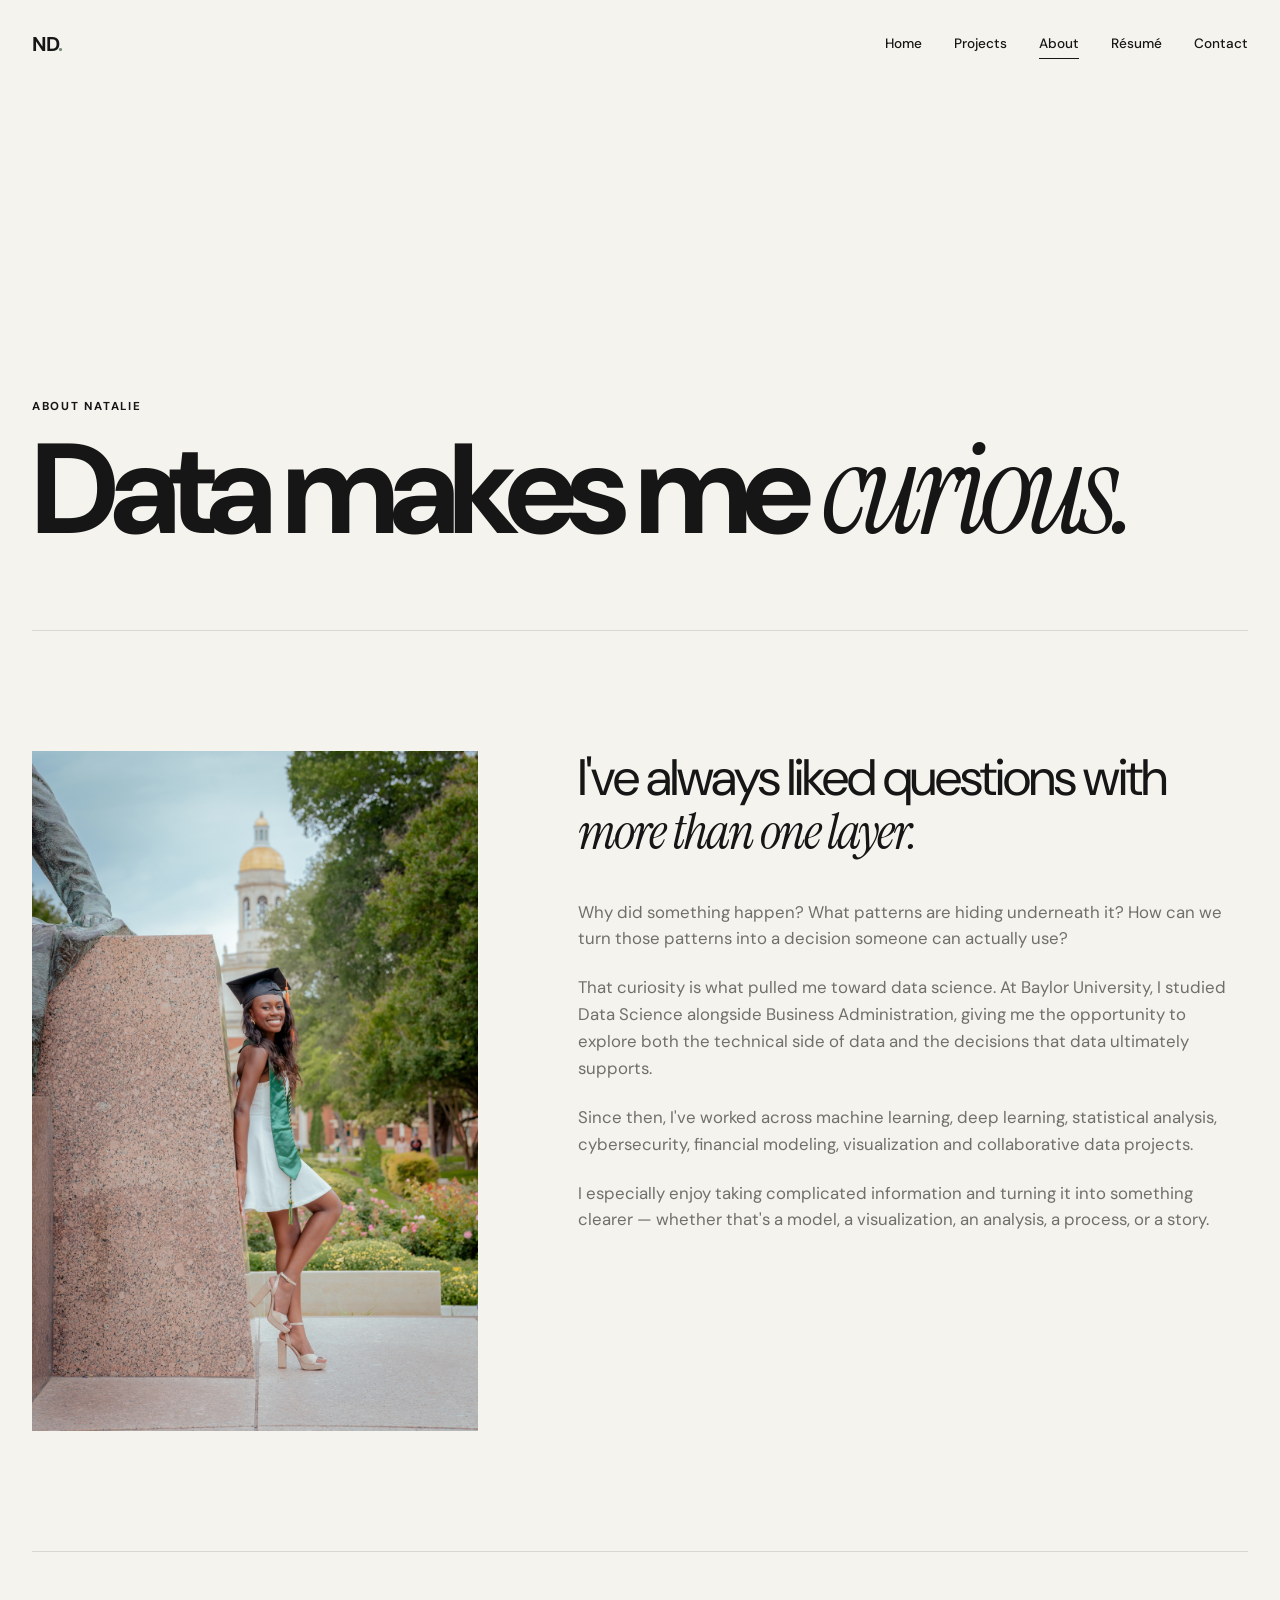
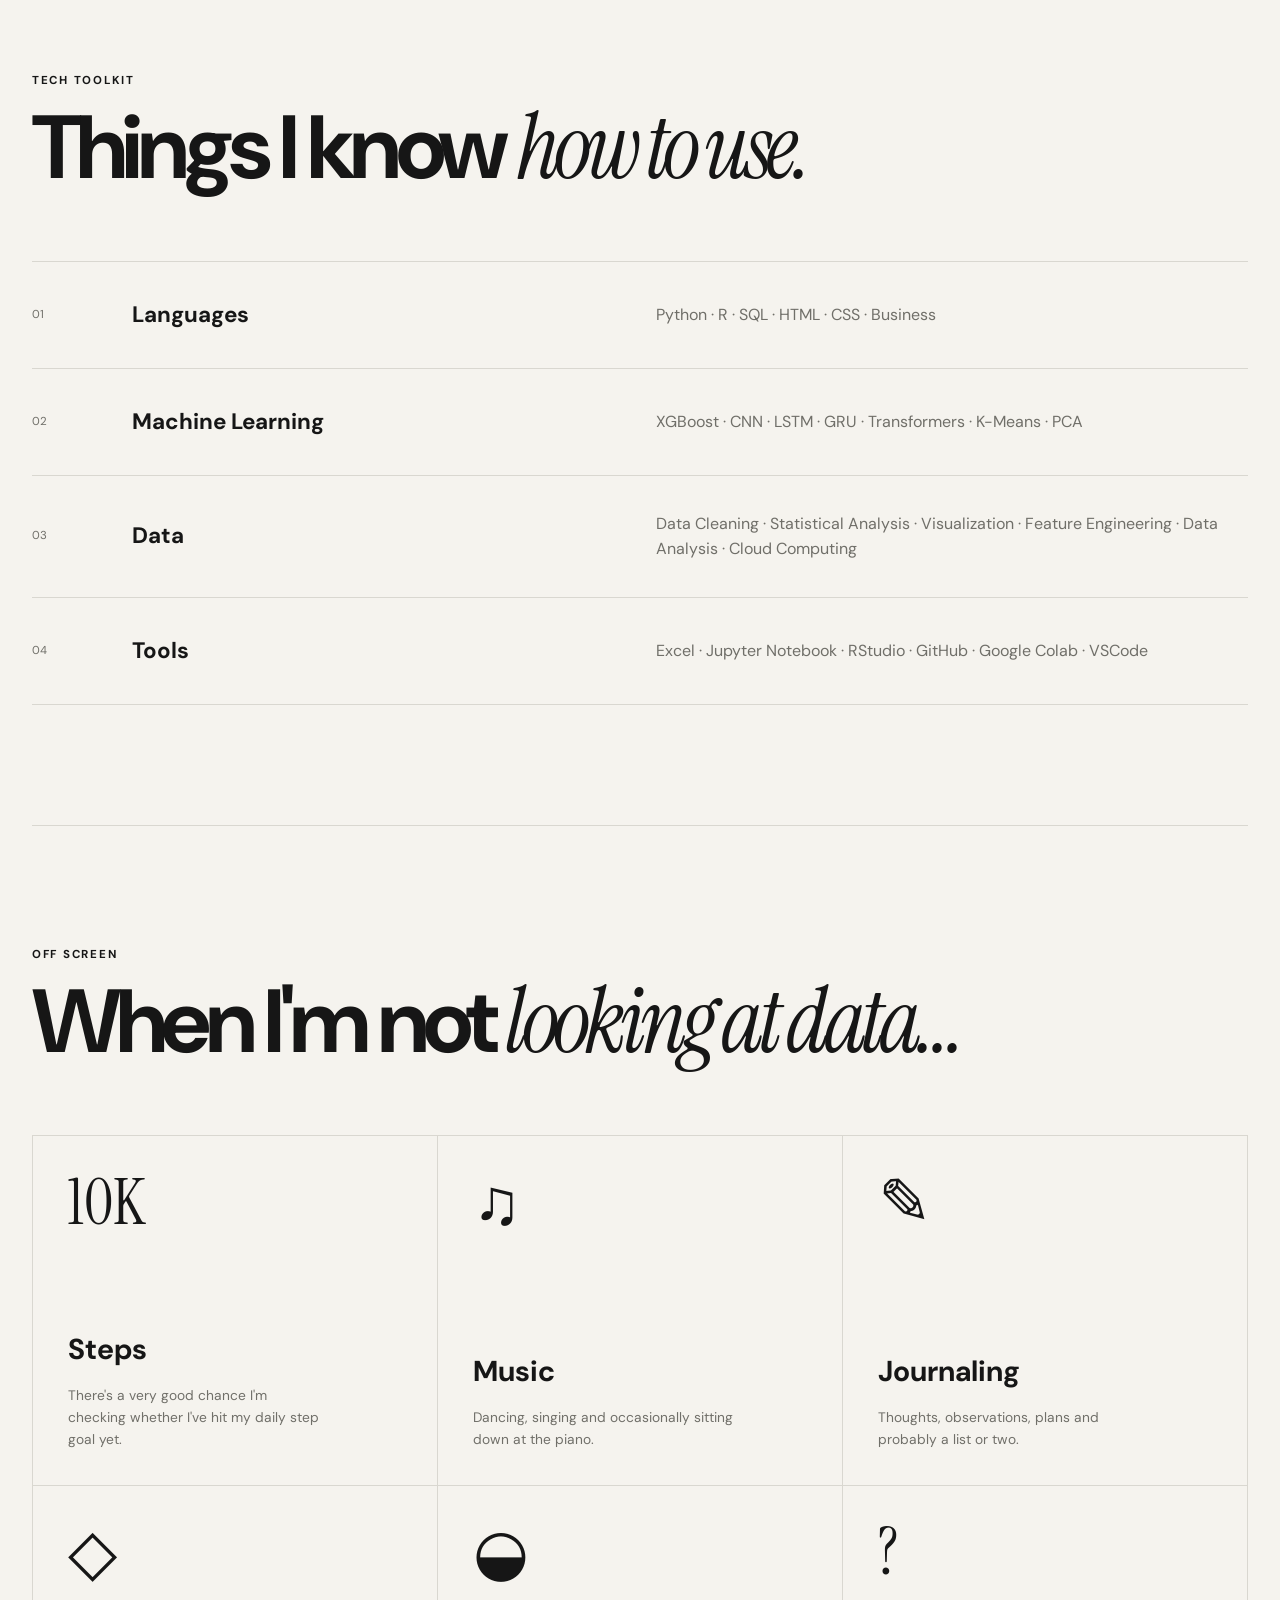
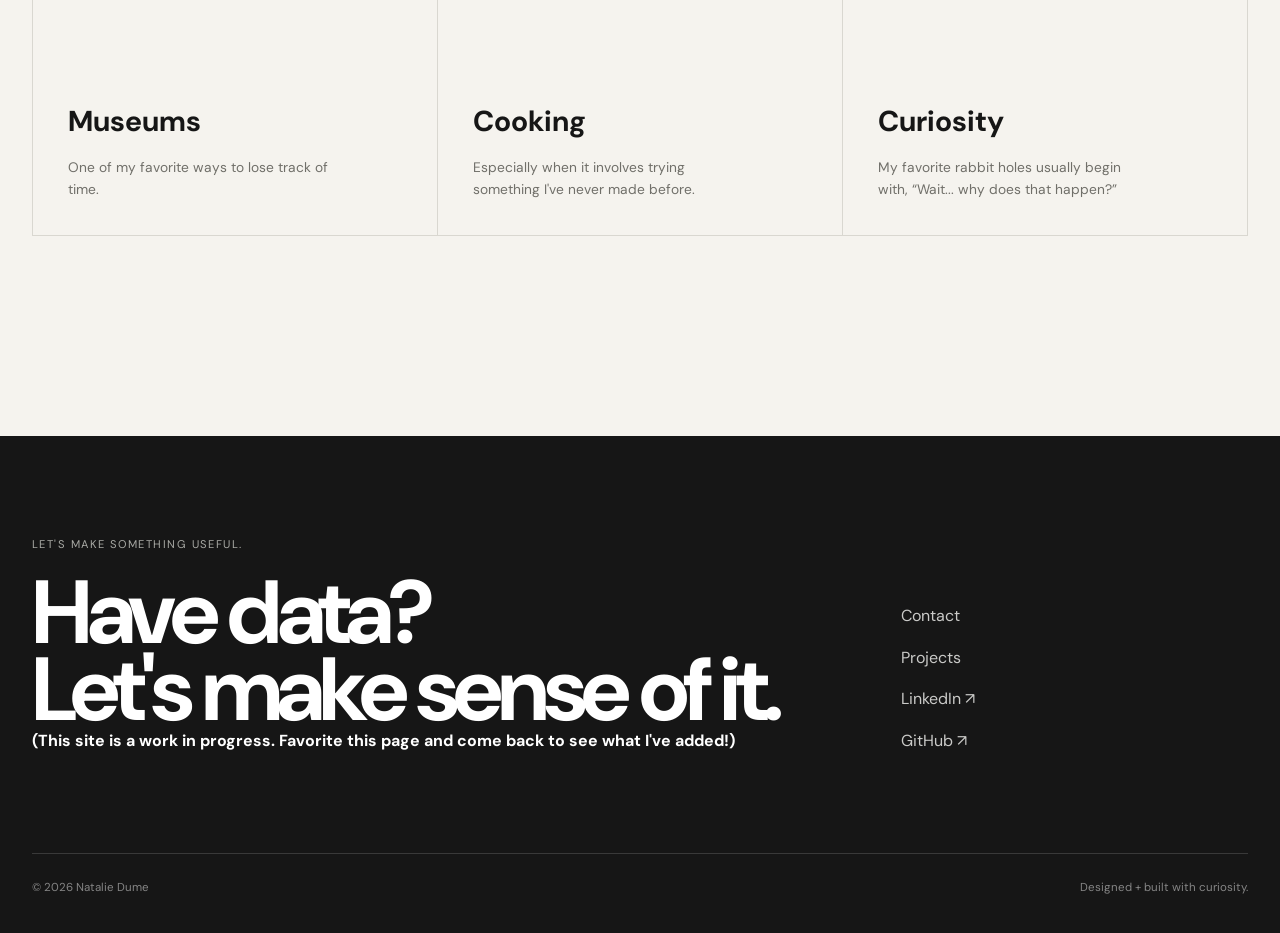
==== commit a420eae0: "Update about.html" ====
--- a/about.html
+++ b/about.html
@@ -104,7 +104,7 @@
 
         <div class="portrait-photo reveal">
             <img
-                src="natalie.jpeg"
+                src="/natalie.jpeg"
                 alt="Portrait of Natalie Dume"
                 class="natalie-portrait"
                 loading="eager"
@@ -291,6 +291,9 @@
             <div>
                 <p class="footer-eyebrow">LET'S MAKE SOMETHING USEFUL.</p>
                 <h2>Have data?<br>Let's make sense of it.</h2>
+                <h4><h4>(This site is a work in progress.
+                <a href="#" id="favorite-link">Favorite</a>
+                this page and come back to see what I've added!)</h4></h4>
             </div>
 
             <div class="footer-links">
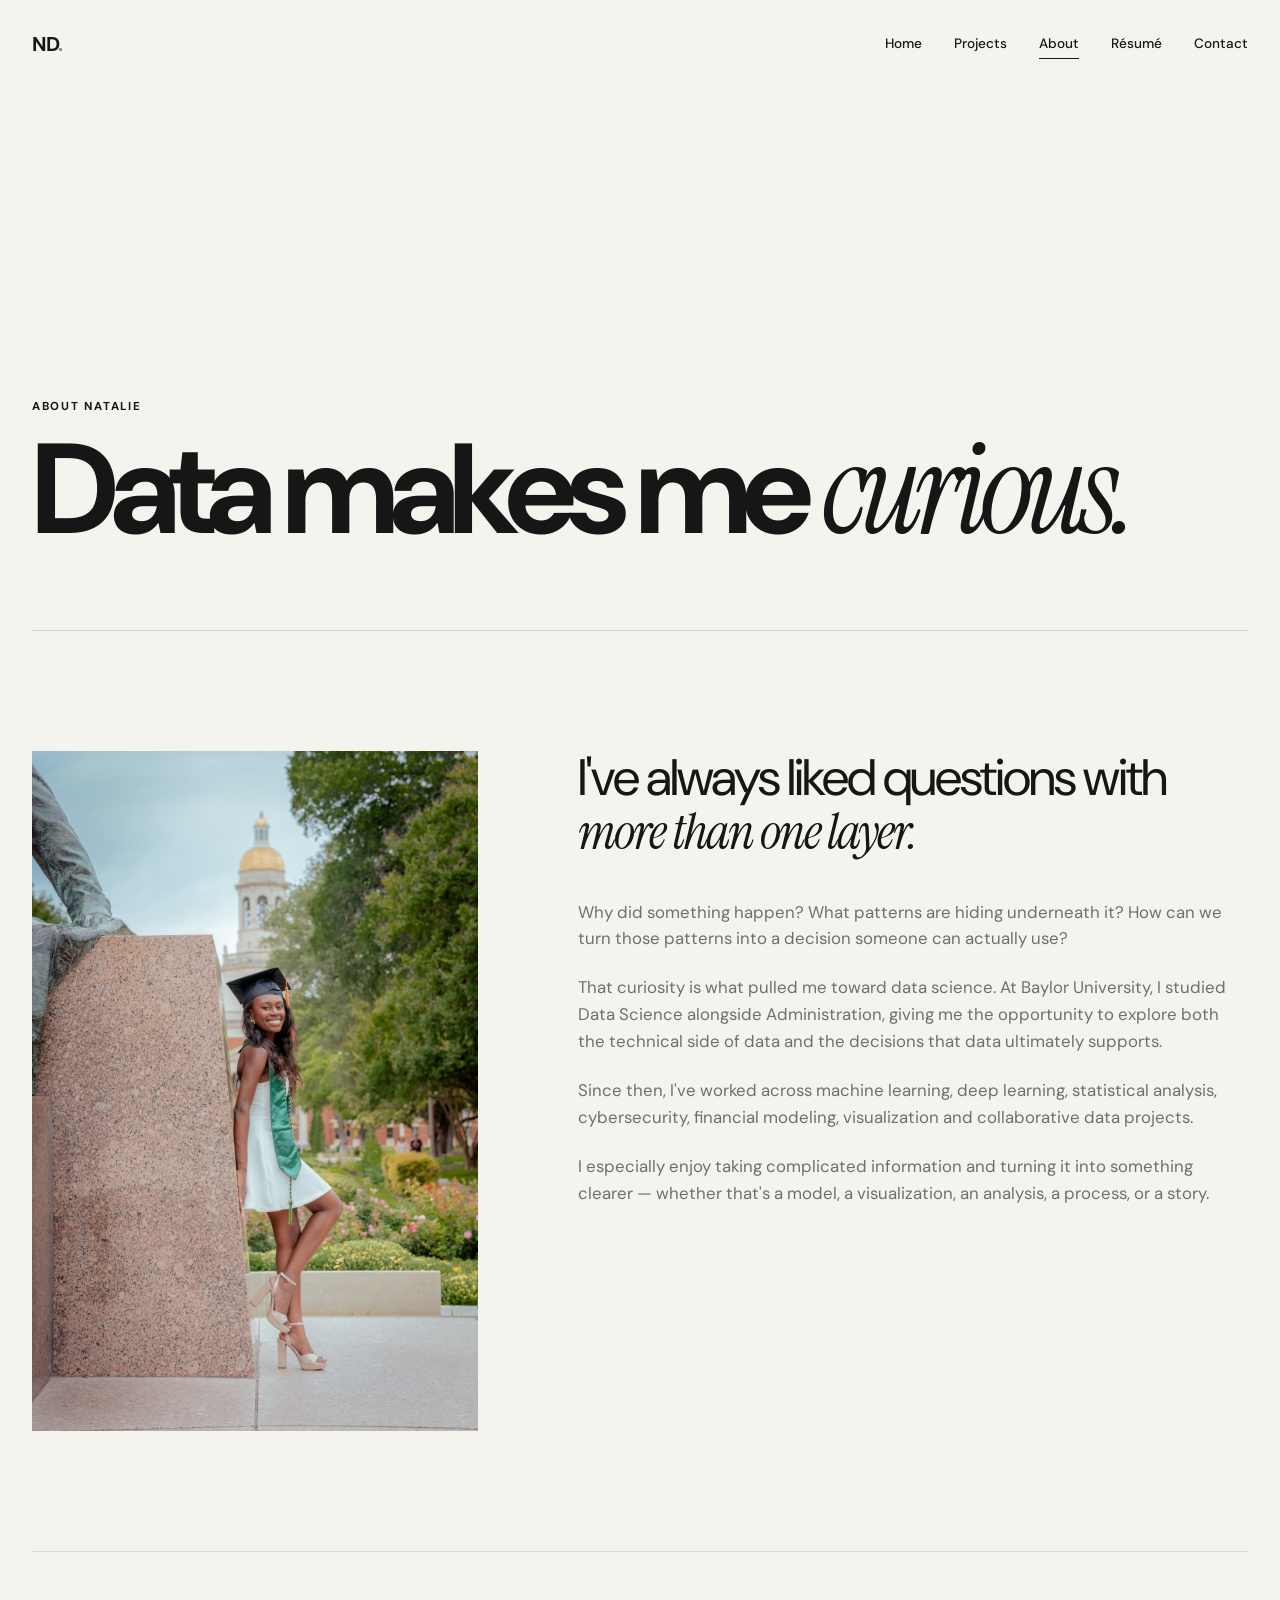
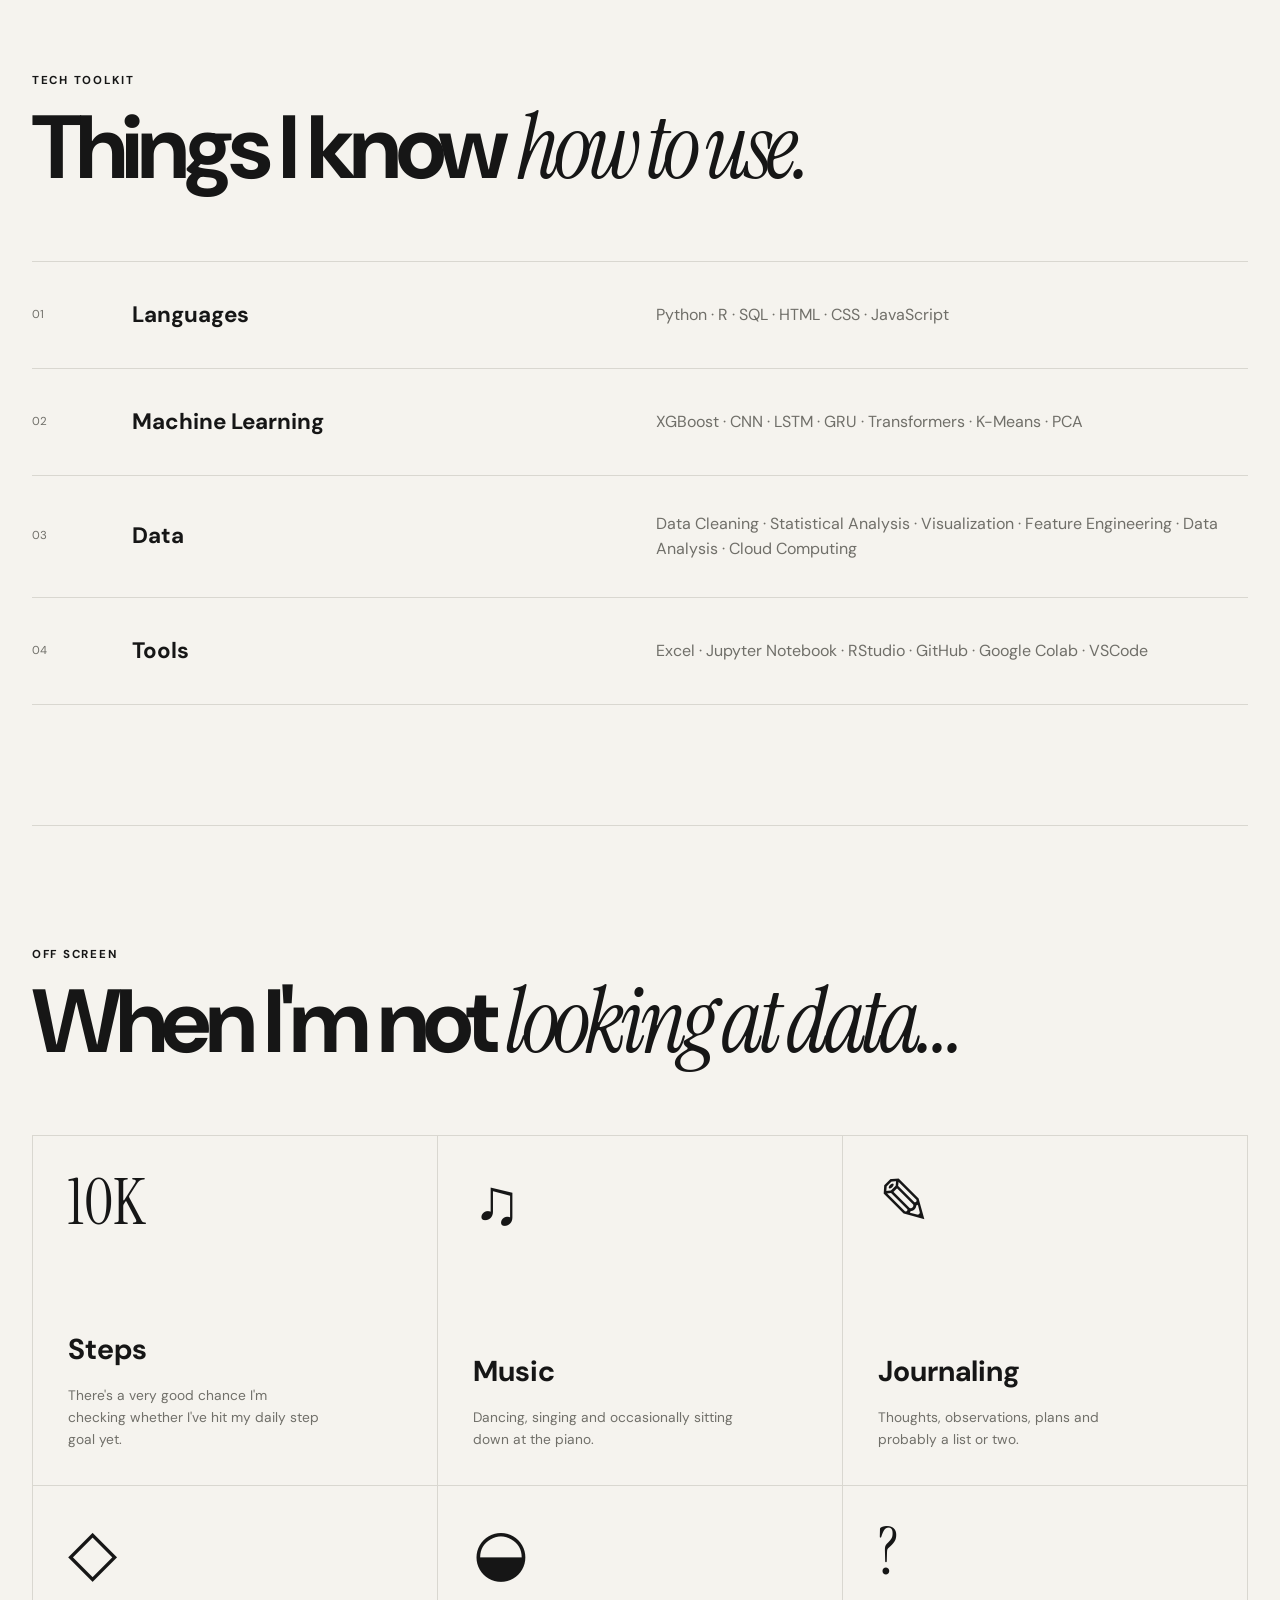
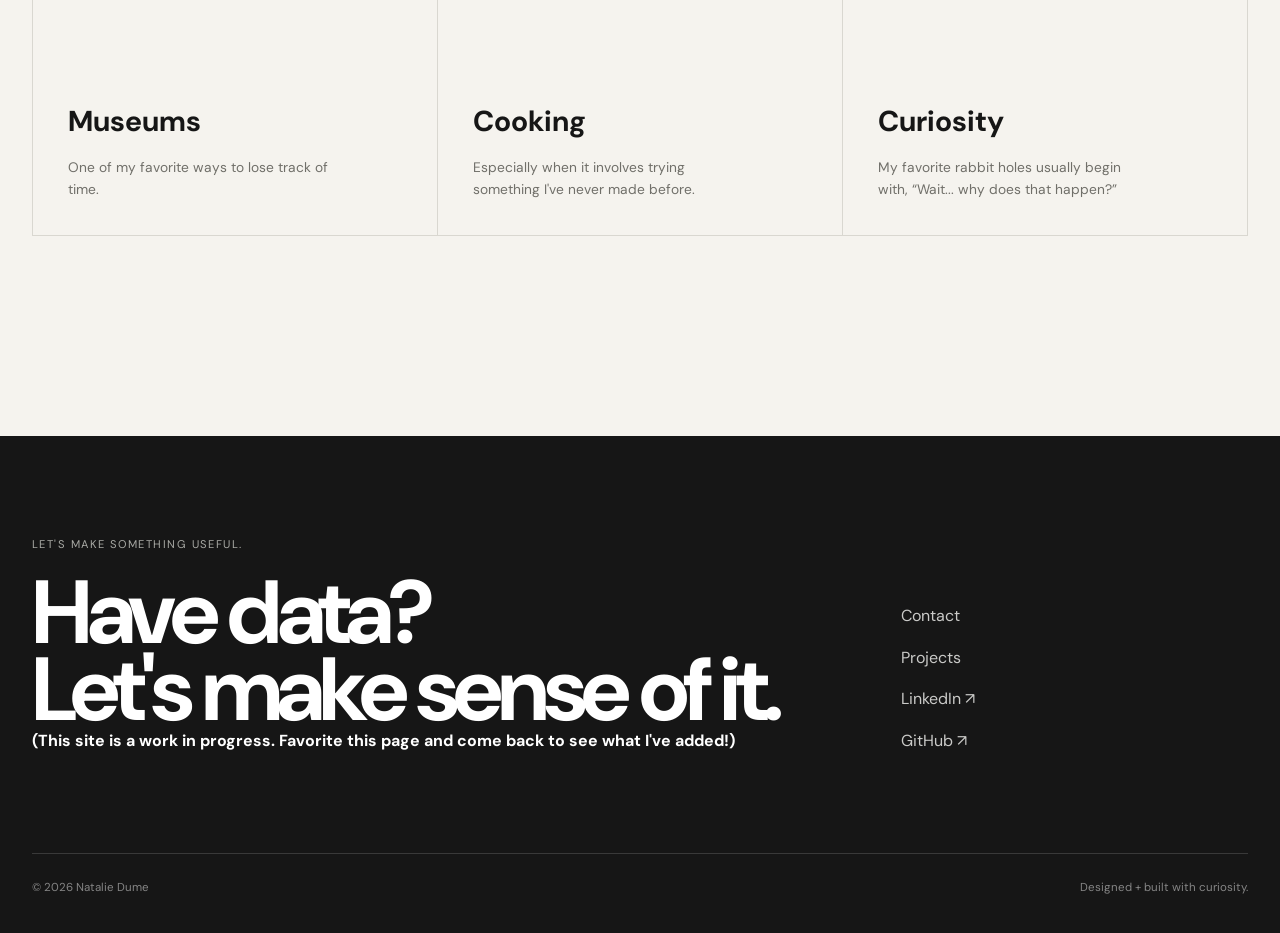
==== commit a6883c8c: "Update about.html" ====
--- a/about.html
+++ b/about.html
@@ -128,7 +128,7 @@
             <p>
                 That curiosity is what pulled me toward data science.
                 At Baylor University, I studied Data Science alongside
-                Business Administration, giving me the opportunity to
+                 Administration, giving me the opportunity to
                 explore both the technical side of data and the
                 decisions that data ultimately supports.
             </p>
@@ -173,7 +173,7 @@
         <div class="skill-row reveal">
             <span>01</span>
             <h3>Languages</h3>
-            <p>Python · R · SQL · HTML · CSS · Business </p>
+            <p>Python · R · SQL · HTML · CSS · JavaScript </p>
         </div>
 
         <div class="skill-row reveal">
@@ -291,9 +291,11 @@
             <div>
                 <p class="footer-eyebrow">LET'S MAKE SOMETHING USEFUL.</p>
                 <h2>Have data?<br>Let's make sense of it.</h2>
-                <h4><h4>(This site is a work in progress.
-                <a href="#" id="favorite-link">Favorite</a>
-                this page and come back to see what I've added!)</h4></h4>
+                <h4 class="footer-progress">
+                    (This site is a work in progress.
+                    <a href="#" id="favorite-link">Favorite</a>
+                    this page and come back to see what I've added!)
+                </h4>
             </div>
 
             <div class="footer-links">
--- a/style.css
+++ b/style.css
@@ -2083,9 +2083,25 @@
         font-size: 2rem;
     }
 
-    .footer-bottom {
-        flex-direction: column;
-        gap: 8px;
-    }
-
-}
+   .footer-bottom {
+       flex-direction: column;
+       gap: 8px;
+   }
+   
+   .footer-progress {
+       margin-top: 12px;
+   }
+   
+   #favorite-link {
+       color: inherit;
+       text-decoration: underline;
+       text-underline-offset: 4px;
+       cursor: pointer;
+       transition: opacity 0.2s ease;
+   }
+   
+   #favorite-link:hover {
+       opacity: 0.6;
+   }
+
+
